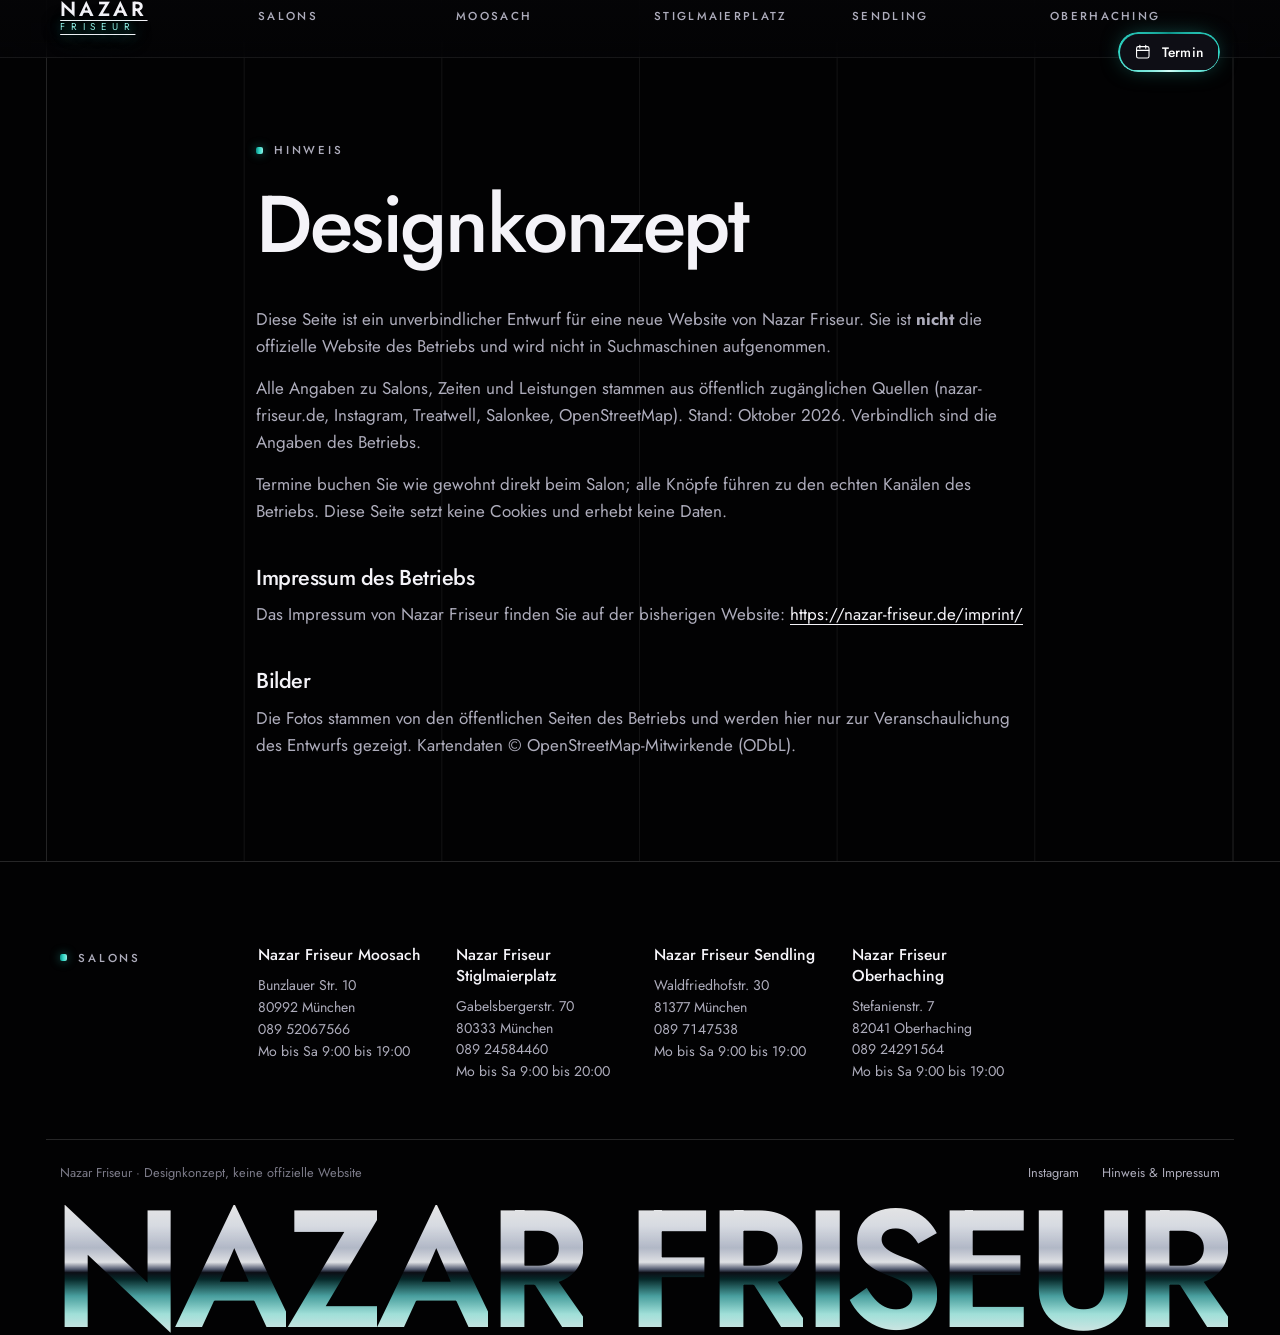
==== hinweis/index.html @ a620aef6 "Designkonzept Nazar Friseur: vier Salons, Glasschrift, Stadtpläne Co-Authored-By: Claude Opus 5.5 <n" ====
<!doctype html>
<html lang="de" class="js-aus">
<head>
<meta charset="utf-8">
<meta name="viewport" content="width=device-width, initial-scale=1, viewport-fit=cover">
<script>(function(d){try{if(matchMedia('(prefers-reduced-motion: reduce)').matches)return;d.dataset.vorhang='zu';var k='kz-vorhang';if(sessionStorage.getItem(k))d.dataset.vorhangArt='kurz';sessionStorage.setItem(k,'1')}catch(e){}})(document.documentElement)</script>
<title>Hinweis | Nazar Friseur</title>
<meta name="description" content="Hinweis zu diesem Designkonzept.">
<meta name="robots" content="noindex, nofollow">
<meta name="theme-color" content="#020303">
<link rel="preload" href="../assets/fonts/jost-latin-wght-normal.woff2" as="font" type="font/woff2" crossorigin>
<link rel="stylesheet" href="../assets/css/site.css?v=d6f933e6">
<script src="../assets/js/site.js?v=7a826af0" defer></script>
</head>
<body>
<div class="vorhang" aria-hidden="true">
  <div class="vorhang-spalten"><i></i><i></i><i></i><i></i><i></i><i></i></div>
  <div class="vorhang-mitte"><span class="wortmarke"><b>NAZAR</b><i>FRISEUR</i></span><span class="vorhang-zahl">000</span></div>
</div>
<a class="sprung" href="#inhalt">Zum Inhalt springen</a>
<div class="raster" aria-hidden="true"></div>
<header class="kopf">
  <div class="huelle kopf-innen">
    <a class="marke" href="../index.html" aria-label="Nazar Friseur, Startseite"><span class="wortmarke"><b>NAZAR</b><i>FRISEUR</i></span></a>
    <nav class="spalten" aria-label="Hauptnavigation"><a href="../index.html#salons">Salons</a><a href="../moosach/">Moosach</a><a href="../stiglmaierplatz/">Stiglmaierplatz</a><a href="../sendling/">Sendling</a><a href="../oberhaching/">Oberhaching</a></nav>
    <div class="kopf-termin"><a class="knopf knopf-klein" href="../index.html#salons"><svg class="ico" viewBox="0 0 24 24" fill="none" stroke="currentColor" stroke-width="1.5" stroke-linecap="round" aria-hidden="true"><rect x="3.5" y="5" width="17" height="15.5" rx="2.5"/><path d="M3.5 10h17M8 3v4M16 3v4"/></svg><span>Termin</span></a></div>
    <button class="kopf-menue" type="button" popovertarget="menue" aria-label="Menü öffnen"><span></span></button>
  </div>
</header>
<div class="menue" id="menue" popover>
  <button class="menue-zu" type="button" popovertarget="menue" popovertargetaction="hide" aria-label="Menü schließen"><svg viewBox="0 0 24 24" fill="none" stroke="currentColor" stroke-width="1.5" stroke-linecap="round" aria-hidden="true"><path d="M6 6l12 12M18 6 6 18"/></svg></button>
  <nav aria-label="Menü"><ul><li><a href="../index.html#salons">Salons<small>01</small></a></li><li><a href="../moosach/">Moosach<small>02</small></a></li><li><a href="../stiglmaierplatz/">Stiglmaierplatz<small>03</small></a></li><li><a href="../sendling/">Sendling<small>04</small></a></li><li><a href="../oberhaching/">Oberhaching<small>05</small></a></li><li><a href="../hinweis/">Hinweis<small>06</small></a></li></ul></nav>
  <div class="knoepfe"><a class="knopf" href="../index.html#salons"><svg class="ico" viewBox="0 0 24 24" fill="none" stroke="currentColor" stroke-width="1.5" stroke-linecap="round" aria-hidden="true"><rect x="3.5" y="5" width="17" height="15.5" rx="2.5"/><path d="M3.5 10h17M8 3v4M16 3v4"/></svg><span>Termin buchen</span></a></div>
</div>
<main id="inhalt" class="recht">
  <div class="huelle recht-innen">
    <p class="etikett">Hinweis</p>
    <h1>Designkonzept</h1>
    <p>Diese Seite ist ein unverbindlicher Entwurf für eine neue Website von Nazar Friseur. Sie ist <b>nicht</b> die offizielle Website des Betriebs und wird nicht in Suchmaschinen aufgenommen.</p>
    <p>Alle Angaben zu Salons, Zeiten und Leistungen stammen aus öffentlich zugänglichen Quellen (nazar-friseur.de, Instagram, Treatwell, Salonkee, OpenStreetMap). Stand: Oktober 2026. Verbindlich sind die Angaben des Betriebs.</p>
    <p>Termine buchen Sie wie gewohnt direkt beim Salon; alle Knöpfe führen zu den echten Kanälen des Betriebs. Diese Seite setzt keine Cookies und erhebt keine Daten.</p>
    <h2>Impressum des Betriebs</h2>
    <p>Das Impressum von Nazar Friseur finden Sie auf der bisherigen Website: <a href="https://nazar-friseur.de/imprint/" rel="noopener">https://nazar-friseur.de/imprint/</a></p>
    <h2>Bilder</h2>
    <p>Die Fotos stammen von den öffentlichen Seiten des Betriebs und werden hier nur zur Veranschaulichung des Entwurfs gezeigt. Kartendaten © OpenStreetMap-Mitwirkende (ODbL).</p>
  </div>
</main>
<footer class="fuss">
  <div class="huelle">
    <ul class="fuss-orte"><li class="fuss-etikett"><span class="etikett">Salons</span></li><li><h3><a href="../moosach/">Nazar Friseur Moosach</a></h3><address>Bunzlauer Str. 10<br>80992 München</address>
<p><a class="tel" href="tel:+498952067566">089 52067566</a><br>Mo bis Sa 9:00 bis 19:00</p></li><li><h3><a href="../stiglmaierplatz/">Nazar Friseur Stiglmaierplatz</a></h3><address>Gabelsbergerstr. 70<br>80333 München</address>
<p><a class="tel" href="tel:+498924584460">089 24584460</a><br>Mo bis Sa 9:00 bis 20:00</p></li><li><h3><a href="../sendling/">Nazar Friseur Sendling</a></h3><address>Waldfriedhofstr. 30<br>81377 München</address>
<p><a class="tel" href="tel:+49897147538">089 7147538</a><br>Mo bis Sa 9:00 bis 19:00</p></li><li><h3><a href="../oberhaching/">Nazar Friseur Oberhaching</a></h3><address>Stefanienstr. 7<br>82041 Oberhaching</address>
<p><a class="tel" href="tel:+498924291564">089 24291564</a><br>Mo bis Sa 9:00 bis 19:00</p></li></ul>
    <div class="fuss-unten">
      <span>Nazar Friseur · Designkonzept, keine offizielle Website</span>
      <ul><li><a href="https://www.instagram.com/nazar_friseur_moosach/" rel="noopener">Instagram</a></li><li><a href="../hinweis/">Hinweis &amp; Impressum</a></li></ul>
    </div>
    <p class="riesen marke-text passend" aria-hidden="true"><span class="w"><span class="b chrom" style="--b:0">N</span><span class="b chrom" style="--b:1">a</span><span class="b chrom" style="--b:2">z</span><span class="b chrom" style="--b:3">a</span><span class="b chrom" style="--b:4">r</span></span> <span class="w"><span class="b chrom" style="--b:5">F</span><span class="b chrom" style="--b:6">r</span><span class="b chrom" style="--b:7">i</span><span class="b chrom" style="--b:8">s</span><span class="b chrom" style="--b:9">e</span><span class="b chrom" style="--b:10">u</span><span class="b chrom" style="--b:11">r</span></span></p>
  </div>
</footer>
</body>
</html>
---- assets/css/site.css ----
/* Nazar Friseur — gemeinsames Stylesheet aller Standorte
   Sprache: Schwarz, Chrom und Neon, Raster aus feinen Linien. */

@font-face {
  font-family: 'Jost';
  src: url('../fonts/jost-latin-wght-normal.woff2') format('woff2-variations');
  font-weight: 300 700; font-style: normal; font-display: swap;
  unicode-range: U+0000-00FF, U+0131, U+0152-0153, U+02BB-02BC, U+02C6, U+02DA, U+02DC, U+0304, U+0308, U+0329, U+2000-206F, U+20AC, U+2122, U+2191, U+2193, U+2212, U+2215, U+FEFF, U+FFFD;
}
@font-face {
  font-family: 'Jost';
  src: url('../fonts/jost-latin-ext-wght-normal.woff2') format('woff2-variations');
  font-weight: 300 700; font-style: normal; font-display: swap;
  unicode-range: U+0100-02BA, U+02BD-02C5, U+02C7-02CC, U+02CE-02D7, U+02DD-02FF, U+0304, U+0308, U+0329, U+1D00-1DBF, U+1E00-1E9F, U+1EF2-1EFF, U+2020, U+20A0-20AB, U+20AD-20C0, U+2113, U+2C60-2C7F, U+A720-A7FF;
}

@property --winkel { syntax: '<angle>'; inherits: false; initial-value: 0deg; }

:root {
  --grund: #020203;
  --grund-2: #0c0c11;
  --grund-3: #14141b;
  --glas: rgb(20 20 28 / .62);
  --text: #f4f3f8;
  --text-2: #aeadbc;
  --text-3: #7c7b89;
  --linie: rgb(255 255 255 / .07);
  --linie-2: rgb(255 255 255 / .14);
  --linie-3: rgb(255 255 255 / .26);

  /* Neon: Blau aus dem Leuchtschild, Violett und Pink als Spiegelung */
  --blau: #2fd6c4;          /* Leuchtschild, gemessen und aufgehellt */
  --blau-hell: #8ff0e6;
  --blau-eis: #d6fffa;
  --blau-tief: #0c8f86;
  --neon: linear-gradient(90deg, var(--blau-tief), var(--blau) 45%, var(--blau-hell));
  --neon-schein: rgb(47 214 196 / .5);
  --offen: #7ef0b0;

  /* Chrom für große Schrift */
  --chrom: linear-gradient(180deg, #ffffff 0%, #eef2fa 16%, #c5ccdc 33%, #f7f9fd 44%, #59627a 49.5%, #0d1018 52%, #072c2d 57%, #51b0af 70%, #b2f8f0 84%, #effffd 100%);
  --chrom-glanz: linear-gradient(100deg, transparent 42%, rgb(255 255 255 / .95) 50%, transparent 58%);

  --schrift: 'Jost', system-ui, -apple-system, 'Segoe UI', Roboto, sans-serif;
  --rand: clamp(16px, 3.6vw, 48px);
  --innen: clamp(12px, 1.1vw, 16px);     /* Abstand der Schrift zur Rasterlinie */
  --luft: clamp(3.5rem, 6.5vw, 6rem);     /* oben und unten in jedem Abschnitt */
  --kopf-luft: clamp(1.8rem, 3.4vw, 3rem); /* zwischen Abschnittskopf und Inhalt */
  --breite: 1360px;
  --kopf: 58px;
  --rund: 22px;

  --kurve: cubic-bezier(.22, .61, .36, 1);
  --kurve-weich: cubic-bezier(.16, 1, .3, 1);
  --t1: .3s; --t2: .5s; --t3: .9s;

  color-scheme: dark;
}


*, *::before, *::after { box-sizing: border-box; }
[hidden] { display: none !important; }

html {
  -webkit-text-size-adjust: 100%; text-size-adjust: 100%;
  scroll-padding-top: calc(var(--kopf) + 16px);
  scrollbar-color: #3a3a48 var(--grund);
  background: var(--grund);
}
@media (prefers-reduced-motion: no-preference) { html { scroll-behavior: smooth; } }

body {
  margin: 0; min-height: 100svh;
  background: var(--grund); color: var(--text);
  font: 400 1.0625rem/1.6 var(--schrift);
  -webkit-font-smoothing: antialiased; -moz-osx-font-smoothing: grayscale;
  overflow-x: clip;
}
img { display: block; max-width: 100%; height: auto; }
a { color: inherit; text-underline-offset: .22em; text-decoration-thickness: 1px; }
button { font: inherit; color: inherit; }
address { font-style: normal; }
h1, h2, h3 { margin: 0; font-weight: 500; line-height: 1; letter-spacing: -.03em; text-wrap: balance; }
p { margin: 0; text-wrap: pretty; }
::selection { background: var(--blau); color: #fff; }
:focus-visible { outline: 1.5px solid var(--blau); outline-offset: 4px; border-radius: 6px; }

.huelle { width: min(100% - 2 * var(--rand), var(--breite)); margin-inline: auto; }
.nur-vorleser { position: absolute !important; width: 1px; height: 1px; padding: 0; margin: -1px; overflow: hidden; clip: rect(0 0 0 0); white-space: nowrap; border: 0; }
.sprung { position: absolute; left: var(--rand); top: -100px; z-index: 300; padding: .7rem 1rem; background: var(--text); color: var(--grund); text-decoration: none; border-radius: 8px; }
.sprung:focus { top: 12px; }

/* ---------- Raster: feine Spaltenlinien über der ganzen Seite ---------- */

.raster {
  position: fixed; inset: 0; z-index: 1; pointer-events: none;
  width: min(100% - 2 * var(--rand), var(--breite)); margin-inline: auto;
  border-inline: 1px solid var(--linie);
  background: linear-gradient(90deg, transparent calc(100% - 1px), var(--linie) 0) 0 0 / calc(100% / 6) 100% repeat-x;
}
@media (max-width: 52rem) { .raster { background-size: calc(100% / 2) 100%; } }
main, .fuss { position: relative; z-index: 2; }

/* ---------- Schrift ---------- */

.chrom {
  background: var(--chrom-glanz) 160% 0 / 260% 100% no-repeat, var(--chrom);
  -webkit-background-clip: text; background-clip: text; color: transparent; -webkit-text-fill-color: transparent;
}
/* Große Chromschrift: feine Kante oben, Schatten unten, blauer Hauch — wie gegossenes Metall */
/* Kein filter und keine Bewegung auf der Chromschrift selbst: Safari zeichnet Verlaufsschrift sonst als Rechtecke */
.riesen { position: relative; isolation: isolate; }
@media (prefers-reduced-motion: no-preference) {
  .js .riesen .chrom { animation: glanz 9s var(--kurve) infinite; animation-delay: calc(var(--b) * 70ms + 1.2s); }
}
@keyframes glanz { 0% { background-position: 160% 0, 0 0; } 22%, 100% { background-position: -60% 0, 0 0; } }
.marke-text { font-weight: 600; text-transform: uppercase; letter-spacing: -.045em; line-height: .78; }
.etikett {
  display: inline-flex; flex-wrap: wrap; align-items: center; gap: .35rem .7rem;
  font-size: .72rem; font-weight: 500; letter-spacing: .24em; text-transform: uppercase; color: var(--text-2);
}
.etikett::before { content: ''; width: 7px; height: 7px; border-radius: 2px; background: var(--neon); box-shadow: 0 0 10px var(--neon-schein); }
.etikett b { color: var(--text); font-weight: 500; }
.titel { font-size: clamp(2.4rem, 1.2rem + 5.4vw, 6.4rem); }
.titel-m { font-size: clamp(2rem, 1.2rem + 3.2vw, 4rem); }
.titel-s { font-size: clamp(1.5rem, 1.1rem + 1.4vw, 2.2rem); letter-spacing: -.02em; }
.leise { color: var(--text-2); }
.einleitung { font-size: clamp(1.05rem, 1rem + .3vw, 1.22rem); color: var(--text-2); max-width: 34rem; }
.neon-text { background: var(--neon); -webkit-background-clip: text; background-clip: text; color: transparent; }

/* ---------- Knöpfe ---------- */

.knopf, .knopf-still {
  --h: 3.2rem;
  position: relative; isolation: isolate;
  display: inline-flex; align-items: center; justify-content: center; gap: .65rem;
  min-height: var(--h); padding: 0 1.4rem; border-radius: 999px;
  font-size: .95rem; font-weight: 500; letter-spacing: .01em; text-decoration: none; white-space: nowrap; cursor: pointer;
  transition: transform var(--t1) var(--kurve), background-color var(--t1) var(--kurve), border-color var(--t1) var(--kurve), color var(--t1) var(--kurve), box-shadow var(--t1) var(--kurve);
}
/* Hauptknopf: dunkles Glas, Neonkante, die einmal herumläuft */
.knopf { background: #0e0e15; color: #fff; border: 0; box-shadow: 0 0 22px -6px var(--neon-schein); }
.knopf::before {
  content: ''; position: absolute; inset: 0; z-index: -1; border-radius: inherit; padding: 1.5px;
  background: conic-gradient(from var(--winkel), var(--blau-tief), var(--blau), var(--blau-eis), var(--blau), var(--blau-tief));
  -webkit-mask: linear-gradient(#000 0 0) content-box, linear-gradient(#000 0 0); -webkit-mask-composite: xor;
  mask: linear-gradient(#000 0 0) content-box exclude, linear-gradient(#000 0 0);
}
@media (prefers-reduced-motion: no-preference) { .knopf::before { animation: kante-laeuft 6s linear infinite; } }
@keyframes kante-laeuft { to { --winkel: 360deg; } }
.knopf-still { background: rgb(255 255 255 / .03); border: 1px solid var(--linie-3); color: var(--text); -webkit-backdrop-filter: blur(8px); backdrop-filter: blur(8px); }
.knopf svg, .knopf-still svg { width: 1.1rem; height: 1.1rem; flex: none; }
.knopf-klein { --h: 2.5rem; padding: 0 1rem; font-size: .86rem; }
@media (hover: hover) and (pointer: fine) {
  .knopf:hover { box-shadow: 0 0 34px -4px var(--neon-schein); transform: translateY(-1px); }
  .knopf-still:hover { border-color: var(--text-2); background: rgb(255 255 255 / .07); }
}
.knopf:active, .knopf-still:active { transform: scale(.98); }
.knoepfe { display: flex; flex-wrap: wrap; gap: .7rem; }
.ico { width: 1em; height: 1em; display: inline-block; vertical-align: -.12em; flex: none; }

/* ---------- Kopf: Navigation in den Spalten des Rasters ---------- */

.kopf {
  position: sticky; top: 0; z-index: 60; height: var(--kopf);
  background: linear-gradient(rgb(5 5 7 / .86), rgb(5 5 7 / .6));
  -webkit-backdrop-filter: blur(16px) saturate(1.3); backdrop-filter: blur(16px) saturate(1.3);
  border-bottom: 1px solid var(--linie);
  transition: transform var(--t2) var(--kurve);
}
.kopf.weg { transform: translateY(-100%); }
.kopf-innen { height: 100%; display: grid; grid-template-columns: repeat(6, minmax(0, 1fr)); align-items: stretch; }
.marke { display: flex; align-items: center; padding-inline: var(--innen); }
.marke img { height: 34px; width: auto; }
.spalten { display: contents; }
.spalten a {
  position: relative; display: flex; align-items: center; padding: 0 var(--innen);
  font-size: .72rem; font-weight: 500; letter-spacing: .2em; text-transform: uppercase; text-decoration: none; color: var(--text-2);
  transition: color var(--t1) var(--kurve);
}
.spalten a::before {     /* Balken wie ein Reiter */
  content: ''; position: absolute; left: calc(var(--innen) - .45rem); right: var(--innen); top: 50%; height: 1.55rem; translate: 0 -50%; z-index: -1;
  border-radius: 3px; background: var(--text); transform: scaleX(0); transform-origin: 0 50%;
  transition: transform var(--t2) var(--kurve-weich);
}
.spalten a[aria-current='page'] { color: #050507; }
.spalten a[aria-current='page']::before { transform: none; }
@media (hover: hover) and (pointer: fine) {
  .spalten a:not([aria-current]):hover { color: var(--text); }
  .spalten a:not([aria-current]):hover::before { transform: scaleX(1); background: rgb(255 255 255 / .08); }
}
.kopf-termin { grid-column: 6; display: flex; align-items: center; justify-content: flex-end; padding-right: var(--innen); }
.kopf-menue { display: none; }
@media (max-width: 52rem) {
  .kopf-innen { display: flex; gap: .6rem; align-items: center; padding-right: var(--innen); }
  .marke { margin-right: auto; }
  .kopf-termin { padding: 0; }
  .marke img { height: 30px; }
  .spalten { display: none; }
  .kopf-menue {
    display: inline-grid; place-items: center; width: 2.6rem; height: 2.6rem; border-radius: 50%;
    border: 1px solid var(--linie-3); background: rgb(255 255 255 / .03); cursor: pointer; padding: 0;
  }
  .kopf-menue span, .kopf-menue span::before { display: block; width: 16px; height: 1.5px; background: currentColor; border-radius: 2px; }
  .kopf-menue span { position: relative; box-shadow: 0 5px 0 currentColor; translate: 0 -2.5px; }
  .kopf-menue span::before { content: none; }
}

/* Menü am Handy (Popover, ohne Skript) */
.menue {
  inset: 0; width: 100%; height: 100%; max-width: none; max-height: none; margin: 0; padding: calc(var(--kopf) + 1.5rem) var(--rand) 2rem;
  border: 0; background: rgb(5 5 7 / .97); color: var(--text);
  -webkit-backdrop-filter: blur(20px); backdrop-filter: blur(20px);
}
.menue { display: none; position: fixed; z-index: 200; }
.menue:popover-open, .menue.offen { display: flex; flex-direction: column; }
.menue ul { list-style: none; margin: 0; padding: 0; border-top: 1px solid var(--linie-2); }
.menue li { border-bottom: 1px solid var(--linie-2); }
.menue a { display: flex; justify-content: space-between; align-items: baseline; padding: 1.1rem 0; text-decoration: none; font-size: 2rem; font-weight: 500; letter-spacing: -.03em; }
.menue a small { font-size: .7rem; letter-spacing: .2em; color: var(--text-3); }
.menue a[aria-current='page'] { color: var(--blau); }
.menue .knoepfe { margin-top: auto; padding-top: 2rem; }
.menue-zu { position: absolute; top: 9px; right: var(--rand); width: 2.6rem; height: 2.6rem; border-radius: 50%; border: 1px solid var(--linie-3); background: none; cursor: pointer; display: grid; place-items: center; }
.menue-zu svg { width: 1.1rem; height: 1.1rem; }
@media (prefers-reduced-motion: no-preference) {
  .menue:popover-open { animation: menue-auf .5s var(--kurve-weich); }
  .menue:popover-open li { animation: hoch .6s var(--kurve-weich) backwards; }
  .menue:popover-open li:nth-child(2) { animation-delay: .05s; } .menue:popover-open li:nth-child(3) { animation-delay: .1s; }
  .menue:popover-open li:nth-child(4) { animation-delay: .15s; } .menue:popover-open li:nth-child(5) { animation-delay: .2s; }
}
@keyframes menue-auf { from { opacity: 0; } }
@keyframes hoch { from { opacity: 0; transform: translateY(18px); } }

/* ---------- Öffnungsstand ---------- */

.stand { display: inline-flex; align-items: center; gap: .55rem; font-size: .85rem; color: var(--text-2); font-variant-numeric: tabular-nums; }
.stand::before { content: ''; width: 7px; height: 7px; border-radius: 50%; flex: none; background: var(--text-3); }
.stand.offen { color: var(--text); }
.stand.offen::before { background: var(--offen); box-shadow: 0 0 0 3px rgb(126 240 176 / .16), 0 0 12px rgb(126 240 176 / .8); }
@media (prefers-reduced-motion: no-preference) { .stand.offen::before { animation: atmen 2.8s ease-in-out infinite; } }
@keyframes atmen { 50% { box-shadow: 0 0 0 6px rgb(126 240 176 / .06), 0 0 18px rgb(126 240 176 / .5); } }

/* ---------- Startseite: Auftakt mit 3D ---------- */

.auftakt {
  position: relative; isolation: isolate; overflow: clip; background: var(--grund);
  height: calc(100svh - var(--kopf)); min-height: 34rem; max-height: 64rem;
  display: grid; grid-template-columns: minmax(0, 1fr); grid-template-rows: auto 1fr auto;
}
.auftakt-3d { position: absolute; inset: 0; z-index: -1; width: 100%; height: 100%; display: block; opacity: 0; transition: opacity 1.2s var(--kurve); }
.auftakt-3d.bereit { opacity: 1; }
.auftakt-poster { position: absolute; inset: 0; z-index: -2; width: 100%; height: 100%; object-fit: cover; }
.auftakt::after {   /* Schleier nach unten, damit der Text steht */
  content: ''; position: absolute; inset: auto 0 0; height: 40%; z-index: -1; pointer-events: none;
  background: linear-gradient(transparent, rgb(3 3 4 / .82) 62%, var(--grund));
}
/* Rasterlinien über dem Bild, wie in der Referenz */
.glas-raster { position: absolute; inset: 0; z-index: 1; pointer-events: none; display: grid; grid-template-columns: repeat(6, minmax(0, 1fr)); border-inline: 1px solid var(--linie); }
.glas-raster i { border-right: 1px solid var(--linie); }
@media (max-width: 52rem) { .glas-raster i { border: 0; } .glas-raster i:nth-child(3) { border-right: 1px solid var(--linie); } }
.riesen .b { display: inline-block; }
.riesen {
  display: block; margin: 0; padding: 0;
  font-size: clamp(3rem, 14.2vw, 19rem); white-space: nowrap; overflow: hidden;
  pointer-events: none; user-select: none;
}
.auftakt-oben { position: relative; z-index: 2; padding-top: clamp(.9rem, 2vw, 1.8rem); }
.auftakt-oben .riesen { text-align: left; margin-left: -.035em; }
.auftakt-unten {
  position: relative; z-index: 2; grid-row: 3;
  display: grid; grid-template-columns: repeat(6, minmax(0, 1fr)); align-items: end;
  padding-bottom: clamp(1.4rem, 3vw, 2.6rem);
}
.auftakt-text { grid-column: 1 / span 3; display: grid; gap: 1.1rem; padding-inline: var(--innen); }
.auftakt-text h1 { font-size: clamp(2rem, 1.2rem + 2.6vw, 3.4rem); letter-spacing: -.035em; }
.auftakt-text h1 span { display: block; color: var(--text-2); font-weight: 400; }
.auftakt-staende { grid-column: 5 / span 2; justify-self: end; display: grid; gap: .45rem; text-align: right; font-size: .82rem; color: var(--text-2); padding-inline: var(--innen); }
.auftakt-staende b { font-size: clamp(2.4rem, 2rem + 2vw, 3.6rem); font-weight: 500; letter-spacing: -.04em; color: var(--text); line-height: 1; font-variant-numeric: tabular-nums; }
.runter { display: inline-flex; align-items: center; gap: .6rem; justify-self: end; font-size: .72rem; letter-spacing: .22em; text-transform: uppercase; color: var(--text-2); text-decoration: none; margin-top: .6rem; }
.runter i { width: 1px; height: 2.6rem; background: linear-gradient(var(--text), transparent); }
@media (prefers-reduced-motion: no-preference) { .runter i { animation: tropfen 2.4s var(--kurve) infinite; transform-origin: 50% 0; } }
@keyframes tropfen { 0% { transform: scaleY(0); } 50% { transform: scaleY(1); } 100% { transform: scaleY(1); opacity: 0; } }
@media (max-width: 52rem) {
  .auftakt { height: auto; min-height: calc(100svh - var(--kopf)); max-height: none; }
  .riesen { white-space: normal; line-height: .8; }
  .riesen .w { display: block; }
  .riesen.passend { white-space: nowrap; }       /* Marke in einem Stück, auf die Breite eingepasst */
  .riesen.passend .w { display: inline; }
  .auftakt::after { height: 58%; background: linear-gradient(transparent, rgb(3 3 4 / .85) 40%, var(--grund) 90%); }
  .auftakt-unten { grid-template-columns: 1fr; gap: 1.5rem; }
  .auftakt-text, .auftakt-staende { grid-column: 1; }
  .auftakt-staende { justify-self: start; text-align: left; grid-template-columns: auto 1fr; align-items: center; column-gap: 1rem; }
  .auftakt-staende b { grid-row: span 2; }
  .runter { display: none; }
}

/* ---------- Abschnitte im Raster ----------
   Regel: Schrift steht immer eine feste Einrückung neben einer Rasterlinie, Flächen (Bilder, Karten) liegen bündig im Raster. */

.abschnitt { position: relative; padding: var(--luft) 0; border-top: 1px solid var(--linie); }
.abschnitt-kopf { display: grid; grid-template-columns: repeat(6, minmax(0, 1fr)); align-items: start; gap: 1rem 0; margin-bottom: var(--kopf-luft); }
.abschnitt-kopf .etikett { grid-column: 1; grid-row: 1; padding: .55rem var(--innen) 0; }
.abschnitt-kopf h2 { grid-column: 2 / -1; padding-inline: var(--innen); }
.abschnitt-kopf p { grid-column: 2 / span 3; padding-inline: var(--innen); color: var(--text-2); max-width: 36rem; }
.abschnitt-kopf:has(.kopf-seite) h2 { grid-column: 2 / span 3; }
.kopf-seite { grid-column: 5 / span 2; grid-row: 1 / span 2; justify-self: end; align-self: end; padding-inline: var(--innen); }
@media (max-width: 52rem) {
  .abschnitt-kopf { grid-template-columns: 1fr; }
  .abschnitt-kopf .etikett, .abschnitt-kopf h2, .abschnitt-kopf p, .abschnitt-kopf:has(.kopf-seite) h2 { grid-column: 1; grid-row: auto; }
  .abschnitt-kopf .etikett { padding-top: 0; }
  .kopf-seite { grid-column: 1; grid-row: auto; justify-self: start; }
}
.abschnitt.anschluss { padding-top: 0; border-top: 0; }
.trenner { position: relative; height: 1px; background: var(--linie-2); }
.trenner::after { content: ''; position: absolute; left: 0; top: -1px; height: 3px; width: 100%; background: var(--neon); transform-origin: 0 50%; box-shadow: 0 0 14px var(--neon-schein); transform: scaleX(.12); }
@media (prefers-reduced-motion: no-preference) {
  .js .trenner::after { transform: scaleX(0); transition: transform 1.6s var(--kurve-weich); }
  .js .trenner.an::after { transform: scaleX(.12); }
}

/* ---------- Salon-Ring: gebogene Karten, die sich hereindrehen ---------- */

.ring-abschnitt { padding: var(--luft) 0; overflow: clip; }
.ring-steuer { display: flex; flex-wrap: wrap; align-items: center; gap: .8rem 1.2rem; }
.ring-steuer .zaehler { font-size: .8rem; letter-spacing: .2em; color: var(--text-2); font-variant-numeric: tabular-nums; margin-left: auto; }
.ring-pfeil {
  width: 3rem; height: 3rem; border-radius: 50%; border: 1px solid var(--linie-3); background: rgb(255 255 255 / .03);
  display: grid; place-items: center; cursor: pointer; transition: border-color var(--t1) var(--kurve), background-color var(--t1) var(--kurve);
}
.ring-pfeil svg { width: 1.1rem; height: 1.1rem; }
@media (hover: hover) and (pointer: fine) { .ring-pfeil:hover { border-color: var(--text); background: rgb(255 255 255 / .08); } }
.ring-auto { position: relative; }
.ring-auto .ico-pause, .ring-auto[aria-pressed='false'] .ico-spiel { display: block; }
.ring-auto .ico-spiel, .ring-auto[aria-pressed='false'] .ico-pause { display: none; }
.ring-auto[aria-pressed='true']::after { content: ''; position: absolute; inset: -3px; border-radius: 50%; border: 1.5px solid transparent; border-top-color: var(--blau); }
@media (prefers-reduced-motion: no-preference) { .ring-auto[aria-pressed='true']::after { animation: drehen 6.5s linear infinite; } }
@keyframes drehen { to { transform: rotate(360deg); } }
.finder-antwort { min-height: 1.5em; font-size: .9rem; color: var(--text-2); }
.finder-antwort b { color: var(--text); font-weight: 500; }

/* Ohne Skript: flache Reihe zum Wischen */
.ring {
  display: flex; gap: 1rem; overflow-x: auto; scroll-snap-type: x mandatory; list-style: none; margin: 0;
  padding: 1rem var(--rand) 1.5rem; scrollbar-width: none;
}
.ring::-webkit-scrollbar { display: none; }
.ring-karte { flex: 0 0 min(84vw, 520px); scroll-snap-align: center; display: grid; gap: 1.2rem; }
.ring-bild { position: relative; display: block; aspect-ratio: 4 / 3; border-radius: var(--rund); overflow: hidden; background: var(--grund-3); }
.ring-bild img { width: 100%; height: 100%; object-fit: cover; }

/* Mit Skript: Bühne in 3D */
.ring-buehne { position: relative; }
.ring-3d .ring-buehne { margin-top: clamp(4rem, 9vw, 7.5rem); }   /* Platz für die Rückseite der Trommel */
.ring-3d .ring { display: block; overflow: visible; padding: 0; height: var(--kh, 600px); position: relative; perspective: 1400px; perspective-origin: 50% 80%; touch-action: pan-y; cursor: grab; user-select: none; -webkit-user-select: none; }
.ring-3d .ring.zieht { cursor: grabbing; }
.ring-3d .ring-welt { position: absolute; left: 50%; top: 0; width: 0; height: var(--kh); -webkit-transform-style: preserve-3d; transform-style: preserve-3d; }
.ring-3d .ring-karte { position: absolute; left: 0; top: 0; width: 0; height: var(--kh); display: block; -webkit-transform-style: preserve-3d; transform-style: preserve-3d; will-change: transform; }
.ring-3d .ring-karte > .ring-info { display: none; }
.ring-3d .ring-bild { position: absolute; inset: 0; width: 0; height: var(--kh); overflow: visible; background: none; border-radius: 0; -webkit-transform-style: preserve-3d; transform-style: preserve-3d; aspect-ratio: auto; }
.ring-3d .ring-bild img { display: none; }
.streifen {
  position: absolute; top: 0; left: calc(var(--sw) / -2); width: var(--sw); height: var(--kh);
  -webkit-backface-visibility: visible; backface-visibility: visible;   /* hinten sieht man die Rückseiten mitdrehen */
  opacity: var(--deck, 1);
  background-image: var(--bild); background-repeat: no-repeat;
  background-size: var(--bgw) var(--bgh);
  background-position: calc(var(--ox) - var(--j) * var(--schritt)) var(--oy);
  transform: rotateY(var(--a)) translateZ(var(--r));   /* außen auf der Trommel: die Mitte wölbt sich nach vorn */
}
.streifen::after {   /* Abdunkeln der seitlichen Karten + Glanz */
  content: ''; position: absolute; inset: 0;
  background: linear-gradient(180deg, rgb(255 255 255 / calc(var(--glanz, 0) * .1)), transparent 35%), rgb(5 5 7 / var(--dunkel, 0));
}
.streifen.erster { border-radius: var(--rund) 0 0 var(--rund); }
.streifen.letzter { border-radius: 0 var(--rund) var(--rund) 0; }
.streifen.erster::after { border-radius: inherit; }
.streifen.letzter::after { border-radius: inherit; }
/* Neonkante am aktiven Spiegel */
.streifen { box-shadow: 0 -1px 0 rgb(255 255 255 / calc(var(--kante, 0) * .9)), 0 1px 0 rgb(255 255 255 / calc(var(--kante, 0) * .5)); }
.ring-karte.aktiv .streifen { box-shadow: 0 -1.5px 0 var(--blau-hell), 0 1.5px 0 var(--blau), 0 -10px 24px -14px var(--blau), 0 10px 26px -14px var(--blau); }
.ring-karte.aktiv .streifen.erster { box-shadow: -1.5px 0 0 var(--blau-hell), 0 -1.5px 0 var(--blau-hell), 0 1.5px 0 var(--blau), -12px 0 26px -12px var(--blau); }
.ring-karte.aktiv .streifen.letzter { box-shadow: 1.5px 0 0 var(--blau-hell), 0 -1.5px 0 var(--blau-hell), 0 1.5px 0 var(--blau), 12px 0 26px -12px var(--blau); }
.ring-licht { position: absolute; left: 0; width: 100%; z-index: 3; pointer-events: none; }
/* Gewählte Karte: der Weg zum Salon leuchtet unten auf */
.ring-3d.vorne .ring-karte.aktiv .streifen { box-shadow: 0 -2px 0 #fff, 0 2px 0 var(--blau-hell), 0 -14px 34px -14px var(--blau), 0 14px 34px -14px var(--blau); }
.ring-3d.vorne .ring-panel [data-salon] { border-color: var(--blau); color: #fff; box-shadow: 0 0 0 1px var(--blau), 0 0 28px -4px var(--neon-schein); }
@media (prefers-reduced-motion: no-preference) { .ring-3d.vorne .ring-panel [data-salon] { animation: salon-ruf 1.6s var(--kurve) infinite; } }
@keyframes salon-ruf { 50% { box-shadow: 0 0 0 1px var(--blau-hell), 0 0 40px 0 var(--neon-schein); } }
.ring-schatten { position: absolute; left: 50%; bottom: -2.4rem; width: min(70vw, 760px); height: 3rem; translate: -50% 0; border-radius: 50%; background: radial-gradient(closest-side, rgb(47 214 196 / .22), transparent); filter: blur(6px); pointer-events: none; }

/* Info zum aktiven Salon */
.ring-panel { display: grid; grid-template-columns: repeat(6, minmax(0, 1fr)); align-items: end; gap: 1.4rem 0; margin-top: clamp(2rem, 4vw, 3rem); min-height: 9.5rem; }
.ring-panel-info, .ring-panel .ring-steuer { padding-inline: var(--innen); }
.ring-info { display: grid; gap: .5rem; }
.ring-panel-info { grid-column: 1 / span 4; min-width: 0; }
.ring-panel .ring-info { grid-template-columns: minmax(0, 1fr) auto; align-items: end; gap: .6rem 2rem; }
.ring-panel .ring-info > :not(.knoepfe) { grid-column: 1; }
.ring-panel .ring-info .knoepfe { grid-column: 2; grid-row: 1 / span 5; align-self: end; }
.ring-panel .ring-steuer { grid-column: 5 / span 2; justify-content: flex-end; }
.ring-lage { font-size: .72rem; letter-spacing: .22em; text-transform: uppercase; color: var(--text-3); }
.ring-lage.naechster { color: var(--offen); }
.ring-info h2 { font-size: clamp(1.9rem, 1.3rem + 2.4vw, 3.4rem); letter-spacing: -.035em; }
.ring-info h2 a { text-decoration: none; }
.ring-info address { color: var(--text-2); font-size: .95rem; }
@media (prefers-reduced-motion: no-preference) {
  .ring-panel .ring-info.neu > * { animation: menue-auf .6s var(--kurve) backwards; }   /* Wechsel nur als Blende */
  .ring-panel .ring-info.neu > :nth-child(2) { animation-delay: .04s; }
  .ring-panel .ring-info.neu > :nth-child(3) { animation-delay: .08s; }
  .ring-panel .ring-info.neu > :nth-child(n+4) { animation-delay: .12s; }
}
@media (max-width: 52rem) {
  .ring-panel { grid-template-columns: 1fr; }
  .ring-panel-info { grid-column: 1; }
  .ring-panel .ring-info { grid-template-columns: 1fr; }
  .ring-panel .ring-info .knoepfe { grid-column: 1; grid-row: auto; margin-top: .6rem; }
  .ring-panel .ring-steuer { grid-column: 1; justify-content: flex-start; }
}
.ring-finder { display: grid; gap: .7rem; justify-items: end; text-align: right; }
@media (max-width: 52rem) { .ring-finder { justify-items: start; text-align: left; } }

/* ---------- Handwerk ---------- */

.haus { display: grid; grid-template-columns: repeat(6, minmax(0, 1fr)); gap: 2.4rem 0; align-items: start; }
.haus-kopf { grid-column: 1 / span 2; display: grid; gap: 1.1rem; padding-inline: var(--innen); }
.haus-kopf h2 { font-size: clamp(2rem, 1.3rem + 2.2vw, 3.2rem); }
.haus-kopf p { color: var(--text-2); }
.haus-liste { grid-column: 3 / span 4; display: grid; grid-template-columns: repeat(4, minmax(0, 1fr)); list-style: none; margin: 0; padding: 0; border-top: 1px solid var(--linie-2); }
.haus-liste li { position: relative; padding: 1.6rem var(--innen) 1.8rem; }
.haus-liste .nr { display: block; font-size: .72rem; letter-spacing: .2em; color: var(--text-3); margin-bottom: 3.4rem; font-variant-numeric: tabular-nums; }
.haus-liste h3 { font-size: 1.5rem; letter-spacing: -.025em; }
.haus-liste p { margin-top: .7rem; font-size: .95rem; color: var(--text-2); }
.haus-liste li::before { content: ''; position: absolute; left: 0; right: 0; top: -1px; height: 1px; background: var(--neon); transform: scaleX(0); transform-origin: 0 50%; transition: transform .8s var(--kurve-weich); }
@media (hover: hover) and (pointer: fine) { .haus-liste li:hover::before { transform: none; } }
@media (max-width: 64rem) {
  .haus-kopf { grid-column: 1 / span 3; }
  .haus-liste { grid-column: 1 / -1; grid-template-columns: repeat(2, minmax(0, 1fr)); }
  .haus-liste li:nth-child(n+3) { border-top: 1px solid var(--linie); }
  .haus-liste .nr { margin-bottom: 1.6rem; }
}
@media (max-width: 52rem) { .haus { grid-template-columns: 1fr; } .haus-kopf { grid-column: 1; } }
@media (max-width: 34rem) {
  .haus-liste { grid-template-columns: 1fr; }
  .haus-liste li + li { border-top: 1px solid var(--linie); }
}

/* ---------- Stimmen: laufendes Band ---------- */

.stimmen-kopf { display: flex; flex-wrap: wrap; align-items: end; justify-content: space-between; gap: 1.5rem; }
.wertung { display: flex; align-items: center; gap: 1rem; }
.wertung-zahl { font-size: clamp(3rem, 2.2rem + 3vw, 5rem); font-weight: 500; line-height: .9; letter-spacing: -.05em; }
.wertung-sterne { display: block; letter-spacing: .14em; font-size: .95rem; }
.wertung-quelle { display: block; font-size: .84rem; color: var(--text-2); }
.band { --dauer: 80s; position: relative; overflow: hidden; margin-top: clamp(2rem, 4vw, 3rem); -webkit-mask: linear-gradient(90deg, transparent, #000 8%, #000 92%, transparent); mask: linear-gradient(90deg, transparent, #000 8%, #000 92%, transparent); }
.stimmen { display: flex; gap: 1rem; width: max-content; list-style: none; margin: 0; padding: 0; }
@media (prefers-reduced-motion: no-preference) {
  .js .band .stimmen { animation: band var(--dauer) linear infinite; }
  .band:hover .stimmen, .band:focus-within .stimmen { animation-play-state: paused; }
}
@media (prefers-reduced-motion: reduce) { .band { overflow-x: auto; } }
@keyframes band { to { transform: translateX(-50%); } }
.stimme {
  width: min(78vw, 22rem); display: flex; flex-direction: column; gap: 1.2rem;
  padding: 1.6rem 1.5rem 1.3rem; border-radius: var(--rund);
  background: linear-gradient(160deg, rgb(255 255 255 / .06), rgb(255 255 255 / .015) 50%); border: 1px solid var(--linie-2);
}
.stimme blockquote { margin: 0; font-size: 1.04rem; line-height: 1.55; }
.stimme footer { margin-top: auto; font-size: .78rem; color: var(--text-3); display: flex; justify-content: space-between; gap: 1rem; border-top: 1px solid var(--linie); padding-top: .9rem; }
.sterne { background: var(--neon); -webkit-background-clip: text; background-clip: text; color: transparent; letter-spacing: .1em; }

/* ---------- Instagram ---------- */

.insta { display: grid; grid-template-columns: repeat(6, minmax(0, 1fr)); gap: 2rem 0; align-items: center; }
.insta-text { grid-column: 1 / span 3; display: grid; gap: 1.2rem; padding-inline: var(--innen) 2rem; }
.insta-griff { font-size: clamp(1.7rem, 1rem + 2.8vw, 3.4rem); letter-spacing: -.04em; overflow-wrap: anywhere; line-height: 1.02; font-weight: 500; }
.insta-griff a { text-decoration: none; }
.insta-kacheln { grid-column: 4 / span 3; display: grid; grid-template-columns: repeat(3, minmax(0, 1fr)); gap: .6rem; }
.insta-kacheln a { position: relative; display: block; overflow: hidden; border-radius: 14px; aspect-ratio: 3 / 4; }
.insta-kacheln a:nth-child(2) { transform: translateY(2rem); }
.insta-kacheln img { width: 100%; height: 100%; object-fit: cover; transition: transform 1.2s var(--kurve), filter var(--t2) var(--kurve); filter: saturate(.85); }
.insta-kacheln a::after { content: ''; position: absolute; inset: 0; border-radius: inherit; box-shadow: inset 0 0 0 1px rgb(255 255 255 / .1); }
@media (hover: hover) and (pointer: fine) { .insta-kacheln a:hover img { transform: scale(1.05); filter: none; } }
@media (max-width: 52rem) { .insta { grid-template-columns: 1fr; } .insta-text, .insta-kacheln { grid-column: 1; } .insta-text { padding-inline: var(--innen); } .insta-kacheln a:nth-child(2) { transform: translateY(1rem); } }

/* ---------- Aufruf (Bewerbung, Instagram MIRA) ---------- */

.ruf {
  position: relative; isolation: isolate; overflow: hidden;
  display: grid; grid-template-columns: minmax(0, 1fr) auto; gap: 1.5rem 3rem; align-items: center;
  padding: clamp(1.6rem, 3.4vw, 2.8rem) clamp(var(--innen), 3vw, 2.8rem); border-radius: 6px; border: 1px solid var(--linie-2);
  background: var(--grund-2);
}
.ruf h2 { font-size: clamp(1.6rem, 1.1rem + 2vw, 2.8rem); }
.ruf p { margin-top: .7rem; color: var(--text-2); max-width: 38rem; }
@media (max-width: 44rem) { .ruf { grid-template-columns: 1fr; } }

/* ---------- Standortseite: Glasschrift über die ganze Fläche, unten die Leiste zum Handeln ---------- */

.ort-auftakt { position: relative; }
.glas-buehne { position: relative; isolation: isolate; overflow: hidden; background: var(--grund); height: calc(100svh - var(--kopf) - 3.2rem); min-height: 32rem; max-height: 60rem; }
.glas-poster, .glas-poster img { position: absolute; inset: 0; width: 100%; height: 100%; object-fit: cover; }
.glas-3d { position: absolute; inset: 0; width: 100%; height: 100%; display: block; opacity: 0; transition: opacity 1s var(--kurve); }
.glas-3d.bereit { opacity: 1; }
.glas-an .glas-poster { opacity: 0; transition: opacity .6s var(--kurve) .4s; }
.glas-buehne::after { content: ''; position: absolute; inset: auto 0 0; height: 40%; z-index: 1; pointer-events: none; background: linear-gradient(transparent, rgb(2 2 3 / .82) 48%, var(--grund)); }
.ort-oben, .ort-unten { position: absolute; left: 0; right: 0; z-index: 2; display: grid; grid-template-columns: repeat(6, minmax(0, 1fr)); }
.ort-oben { top: 0; padding-top: 1.1rem; }
.ort-oben .etikett { grid-column: 1 / span 3; padding-inline: var(--innen); white-space: nowrap; }
.ort-oben .ort-zurueck { grid-column: 6; justify-self: end; }
.ort-oben a { color: var(--text-2); text-decoration: none; }
@media (hover: hover) and (pointer: fine) { .ort-oben a:hover { color: var(--text); } }
.ort-unten { bottom: 0; align-items: end; padding-bottom: clamp(1.2rem, 2.6vw, 2.2rem); }
.ort-text { grid-column: 1 / span 3; display: grid; gap: .7rem; padding-inline: var(--innen); }
.ort-text h1 { font-size: clamp(1.7rem, 1.1rem + 1.9vw, 2.8rem); letter-spacing: -.03em; font-weight: 500; }
.ort-fakten { display: flex; flex-wrap: wrap; align-items: center; gap: .5rem 1.3rem; }
.ort-wertung { display: inline-flex; align-items: center; gap: .45rem; font-size: .88rem; color: var(--text-2); text-decoration: none; }
.ort-wertung b { color: var(--text); font-weight: 500; }
.ort-wertung .ico { color: var(--blau); }
.ort-unten .knoepfe { grid-column: 4 / span 3; justify-content: flex-end; padding-inline: var(--innen); }
@media (max-width: 52rem) {
  .glas-buehne { height: calc(100svh - var(--kopf) - 3.2rem); min-height: 34rem; max-height: none; }
  .glas-buehne::after { height: 48%; }
  .ort-oben .etikett { grid-column: 1 / -1; }
  .ort-oben .ort-zurueck { display: none; }
  .ort-unten { grid-template-columns: 1fr; gap: 1.1rem; }
  .ort-text, .ort-unten .knoepfe { grid-column: 1; }
  .ort-unten .knoepfe { justify-content: flex-start; }
  .ort-unten .knoepfe > * { flex: 1 1 auto; }
}

/* Ladenfront: gerade, ganz, mit den Eckdaten in der Spalte daneben */
.ladenfront-raster.panorama .front-bild { grid-column: 1 / -1; }
.ladenfront-raster.panorama .front-bild img { aspect-ratio: auto; height: auto; }
.ladenfront-raster.panorama .front-daten { grid-column: 1 / -1; grid-template-columns: repeat(4, minmax(0, 1fr)); margin-top: 1rem; }
.ladenfront-raster.panorama .front-daten div:nth-child(n+2) { border-left: 1px solid var(--linie); }
.ladenfront { padding: var(--luft) 0; }
.ladenfront-raster { display: grid; grid-template-columns: repeat(6, minmax(0, 1fr)); align-items: stretch; }
.front-bild { grid-column: 1 / span 4; margin: 0; overflow: hidden; border-radius: 6px; background: var(--grund-3); box-shadow: 0 0 0 1px rgb(255 255 255 / .08); }
.front-bild img { width: 100%; aspect-ratio: 4 / 3; object-fit: cover; }
.front-daten { grid-column: 5 / span 2; margin: 0; display: grid; align-content: end; }
.front-daten div { padding: 1.1rem var(--innen) 1.2rem; border-top: 1px solid var(--linie-2); }
.front-daten dt { font-size: .7rem; letter-spacing: .22em; text-transform: uppercase; color: var(--text-3); }
.front-daten dd { margin: .45rem 0 0; font-size: clamp(1.02rem, .95rem + .3vw, 1.2rem); line-height: 1.4; }
.front-daten a { text-decoration: none; font-variant-numeric: tabular-nums; }
@media (max-width: 52rem) {
  .ladenfront-raster { grid-template-columns: repeat(2, minmax(0, 1fr)); }
  .front-bild { grid-column: 1 / -1; }
  .front-daten { grid-column: 1 / -1; grid-template-columns: repeat(2, minmax(0, 1fr)); margin-top: .8rem; }
}

/* Kapitelleiste: klebt unter dem Kopf, zeigt wo man ist */
.kapitel-halter { position: sticky; top: var(--kopf); z-index: 50; background: rgb(5 5 7 / .86); -webkit-backdrop-filter: blur(14px); backdrop-filter: blur(14px); border-block: 1px solid var(--linie); transition: top var(--t2) var(--kurve); }
html.kopf-weg .kapitel-halter { top: 0; }
.kapitel { display: flex; align-items: center; gap: .3rem; height: 3.2rem; padding-inline: max(0px, calc(var(--innen) - .85rem)) var(--innen); overflow-x: auto; scrollbar-width: none; }
.kapitel::-webkit-scrollbar { display: none; }
.kapitel a { flex: none; display: inline-flex; align-items: center; gap: .5rem; height: 2.2rem; padding: 0 .85rem; border-radius: 999px; font-size: .8rem; letter-spacing: .04em; text-decoration: none; color: var(--text-2); transition: color var(--t1) var(--kurve), background-color var(--t1) var(--kurve); }
.kapitel a small { font-size: .66rem; color: var(--text-3); letter-spacing: .1em; font-variant-numeric: tabular-nums; }
.kapitel a.an { color: var(--text); background: rgb(47 214 196 / .16); box-shadow: inset 0 0 0 1px rgb(47 214 196 / .45); }
.kapitel a.an small { color: var(--blau-hell); }
@media (hover: hover) and (pointer: fine) { .kapitel a:not(.an):hover { color: var(--text); background: rgb(255 255 255 / .05); } }
.kapitel .kapitel-termin { margin-left: auto; color: #fff; }
@media (max-width: 52rem) { .kapitel .kapitel-termin { display: none; } }

/* ---------- Übersicht: alle Salons auf einen Blick ---------- */

.uebersicht { list-style: none; margin: 0; padding: 0; border-top: 1px solid var(--linie-2); }
.uebersicht li { position: relative; display: grid; grid-template-columns: repeat(6, minmax(0, 1fr)); align-items: center; gap: .6rem 0; padding: 1.25rem 0; border-bottom: 1px solid var(--linie-2); }
.uebersicht li::before { content: ''; position: absolute; left: 0; bottom: -1px; height: 1px; width: 100%; background: var(--neon); transform: scaleX(0); transform-origin: 0 50%; transition: transform .8s var(--kurve-weich); box-shadow: 0 0 12px var(--neon-schein); }
@media (hover: hover) and (pointer: fine) { .uebersicht li:hover::before { transform: none; } }
.ue-name { grid-column: 1 / span 2; display: flex; align-items: baseline; gap: 1rem; padding-right: 1rem; }
.ue-name .nr { font-size: .7rem; letter-spacing: .14em; color: var(--text-3); font-variant-numeric: tabular-nums; }
.ue-name a { font-size: clamp(1.15rem, 1rem + .6vw, 1.5rem); font-weight: 500; letter-spacing: -.02em; text-decoration: none; }
.ue-name small { display: block; font-size: .7rem; letter-spacing: .2em; text-transform: uppercase; color: var(--text-3); margin-top: .3rem; }
.ue-adresse { grid-column: 3; font-size: .9rem; color: var(--text-2); padding-right: 1rem; }
.ue-stand { grid-column: 4; }
.ue-tel { grid-column: 5; font-size: .92rem; font-variant-numeric: tabular-nums; }
.ue-tel a { text-decoration: none; color: var(--text); }
.ue-tun { grid-column: 6; justify-self: end; }
@media (max-width: 64rem) {
  .uebersicht li { grid-template-columns: minmax(0, 1fr) auto; padding: 1.1rem 0; }
  .ue-name { grid-column: 1; }
  .ue-tun { grid-column: 2; grid-row: 1 / span 3; align-self: center; }
  .ue-adresse, .ue-stand, .ue-tel { grid-column: 1; padding-left: 2.2rem; }
}
@media (max-width: 30rem) { .ue-tun .knopf { padding: 0 .9rem; } .ue-tun .knopf span { display: none; } }

/* ---------- Preisliste: Sprungleiste + Akkordeon ---------- */

.preise { display: grid; grid-template-columns: repeat(6, minmax(0, 1fr)); align-items: start; }
.preise-seite { grid-column: 1 / span 2; position: sticky; top: calc(var(--kopf) + 4.5rem); display: grid; gap: 1.4rem; padding-right: 2.5rem; }
.preise-seite .klein { font-size: .82rem; color: var(--text-3); }
.preis-nav { display: grid; gap: .35rem; }
.preis-nav a { display: flex; justify-content: space-between; align-items: baseline; gap: 1rem; padding: .7rem .95rem; border-radius: 12px; text-decoration: none; color: var(--text-2); border: 1px solid transparent; transition: color var(--t1) var(--kurve), background-color var(--t1) var(--kurve), border-color var(--t1) var(--kurve); }
.preis-nav a small { font-size: .78rem; color: var(--text-3); font-variant-numeric: tabular-nums; }
.preis-nav a.an { color: var(--text); background: rgb(47 214 196 / .12); border-color: rgb(47 214 196 / .4); }
.preis-nav a.an small { color: var(--blau-hell); }
@media (hover: hover) and (pointer: fine) { .preis-nav a:not(.an):hover { color: var(--text); background: rgb(255 255 255 / .04); } }
.gruppen { grid-column: 3 / span 4; display: grid; gap: .6rem; }
.gruppe { border-radius: 18px; overflow: hidden; }
.gruppe summary { display: grid; grid-template-columns: minmax(0, 1fr) auto auto; align-items: center; gap: 1.2rem; padding: 1.15rem 1.35rem; cursor: pointer; list-style: none; }
.gruppe summary::-webkit-details-marker { display: none; }
.g-titel { font-size: clamp(1.2rem, 1rem + .7vw, 1.55rem); font-weight: 500; letter-spacing: -.02em; }
.g-info { font-size: .8rem; color: var(--text-3); white-space: nowrap; font-variant-numeric: tabular-nums; }
.g-pfeil { position: relative; width: 2rem; height: 2rem; border-radius: 50%; border: 1px solid var(--linie-3); transition: transform var(--t2) var(--kurve-weich), border-color var(--t1) var(--kurve), background-color var(--t1) var(--kurve); }
.g-pfeil::before, .g-pfeil::after { content: ''; position: absolute; left: 50%; top: 50%; width: .7rem; height: 1.5px; background: currentColor; border-radius: 2px; translate: -50% -50%; }
.g-pfeil::after { rotate: 90deg; transition: rotate var(--t2) var(--kurve-weich); }
.gruppe[open] .g-pfeil { background: var(--blau); border-color: var(--blau); box-shadow: 0 0 16px -2px var(--neon-schein); }
.gruppe[open] .g-pfeil::after { rotate: 0deg; }
.gruppe[open] .g-info { color: var(--blau-hell); }
.g-inhalt { padding: 0 1.35rem 1.2rem; }
.zeilen { list-style: none; margin: 0; padding: 0; border-top: 1px solid var(--linie-2); }
.zeile { display: grid; grid-template-columns: minmax(0, 1fr) auto; column-gap: 1.25rem; align-items: baseline; padding: .62rem 0; border-bottom: 1px solid var(--linie); font-size: .97rem; }
.zeile:last-child { border-bottom: 0; }
.zeile-name small { display: block; font-size: .78rem; color: var(--text-3); margin-top: .05rem; }
.zeile-preis { font-variant-numeric: tabular-nums lining-nums; white-space: nowrap; text-align: right; font-weight: 500; }
.zeile-preis.anfrage { font-weight: 400; color: var(--text-2); font-size: .88rem; }
.g-buchen { display: inline-flex; align-items: center; gap: .5rem; margin-top: .9rem; font-size: .88rem; font-weight: 500; text-decoration: none; color: var(--blau-hell); }
.g-buchen svg { width: 1rem; height: 1rem; }
@media (hover: hover) and (pointer: fine) { .gruppe summary:hover .g-pfeil { border-color: var(--text); } .g-buchen:hover { color: #fff; } }
@media (prefers-reduced-motion: no-preference) { .gruppe[open] .g-inhalt { animation: hoch .5s var(--kurve-weich); } }
@media (max-width: 52rem) {
  .preise { grid-template-columns: 1fr; }
  .preise-seite { grid-column: 1; position: static; padding: 0; gap: 1rem; margin-bottom: 1rem; }
  .preis-nav { display: flex; overflow-x: auto; scrollbar-width: none; margin-inline: calc(-1 * var(--rand)); padding-inline: var(--rand); gap: .45rem; }
  .preis-nav::-webkit-scrollbar { display: none; }
  .preis-nav a { flex: none; padding: .55rem .9rem; border-color: var(--linie-2); border-radius: 999px; gap: .6rem; }
  .gruppen { grid-column: 1; }
  .gruppe summary { padding: 1rem 1.1rem; gap: .8rem; }
  .g-inhalt { padding: 0 1.1rem 1.1rem; }
  .g-info { display: none; }
}

/* ---------- Fan Card: Hologramm, das dem Finger folgt ---------- */

.fan { display: grid; grid-template-columns: repeat(6, minmax(0, 1fr)); gap: 2.5rem 0; align-items: center; }
.fan-text { grid-column: 1 / span 3; display: grid; gap: 1rem; padding-inline: var(--innen) 2rem; }
.fan-text p { color: var(--text-2); max-width: 30rem; }
.fan-buehne { grid-column: 4 / span 3; perspective: 1000px; display: grid; place-items: center; }
.karte-fan {
  --mx: 50%; --my: 50%; --rx: 0deg; --ry: 0deg;
  position: relative; aspect-ratio: 85.6 / 54; width: min(100%, 31rem);
  border-radius: 20px; padding: clamp(1.1rem, 3.4vw, 1.8rem);
  display: grid; grid-template-rows: auto 1fr auto;
  background: linear-gradient(135deg, #1a1a24, #07070b 70%);
  border: 1px solid rgb(255 255 255 / .14);
  box-shadow: 0 40px 70px -30px rgb(0 0 0 / .9), 0 0 60px -20px var(--neon-schein);
  transform: rotateX(var(--rx)) rotateY(var(--ry)) rotate(-4deg);
  transition: transform .6s var(--kurve-weich);
  overflow: hidden; isolation: isolate;
}
.karte-fan::before {   /* Holo-Folie */
  content: ''; position: absolute; inset: 0; z-index: -1; mix-blend-mode: color-dodge; opacity: .55;
  background:
    radial-gradient(circle at var(--mx) var(--my), rgb(255 255 255 / .35), transparent 38%),
    repeating-linear-gradient(115deg, #0c8f86 0%, #2fd6c4 7%, #d6fffa 12%, #8ff0e6 18%, #0c8f86 28%);
  background-size: 100% 100%, 300% 300%;
  background-position: center, calc(var(--mx) * 1.2) calc(var(--my) * 1.2);
  -webkit-mask: radial-gradient(130% 100% at var(--mx) var(--my), #000, transparent 70%);
  mask: radial-gradient(130% 100% at var(--mx) var(--my), #000, transparent 70%);
}
.karte-kopf { display: flex; justify-content: space-between; align-items: start; }
.karte-kopf img { height: clamp(26px, 6vw, 38px); width: auto; }
.karte-kopf span { font-size: .62rem; letter-spacing: .26em; text-transform: uppercase; color: var(--text-2); }
.loecher { align-self: center; display: grid; grid-template-columns: repeat(8, minmax(0, 1fr)); gap: clamp(.3rem, 1.4vw, .65rem); list-style: none; margin: 0; padding: 0; }
.loch { position: relative; aspect-ratio: 1; border-radius: 50%; border: 1px dashed rgb(255 255 255 / .3); display: grid; place-items: center; font-size: clamp(.55rem, 1.6vw, .7rem); color: var(--text-3); font-variant-numeric: tabular-nums; }
.loch::after { content: ''; position: absolute; inset: 14%; border-radius: 50%; background: radial-gradient(circle at 40% 35%, #08080c, #000); box-shadow: inset 0 1px 2px rgb(0 0 0 / .9), 0 1px 0 rgb(255 255 255 / .1); }
.loch:last-child { border: 0; }
.loch:last-child::after { inset: 0; background: var(--neon); box-shadow: 0 0 16px var(--neon-schein); }
.loch:last-child b { position: relative; z-index: 1; color: #fff; font-weight: 600; font-size: clamp(.5rem, 1.6vw, .66rem); letter-spacing: -.02em; }
.karte-fuss { display: flex; justify-content: space-between; align-items: end; font-size: .68rem; letter-spacing: .16em; text-transform: uppercase; color: var(--text-3); }
.karte-fuss b { font-size: 1.05rem; letter-spacing: -.01em; text-transform: none; color: var(--text); font-weight: 500; }
@media (prefers-reduced-motion: no-preference) {
  .js .karte-fan.wartet .loch::after { transform: scale(0); opacity: 0; }
  .js .karte-fan.wartet.da .loch::after { transform: none; opacity: 1; transition: transform .35s var(--kurve-weich) calc(var(--i) * 160ms), opacity .2s linear calc(var(--i) * 160ms); }
  .js .karte-fan.wartet .loch:last-child b { opacity: 0; }
  .js .karte-fan.wartet.da .loch:last-child b { opacity: 1; transition: opacity .4s var(--kurve) 1.5s; }
}
@media (max-width: 52rem) { .fan { grid-template-columns: 1fr; } .fan-text, .fan-buehne { grid-column: 1; } .fan-text { padding-inline: var(--innen); } .fan-buehne { order: -1; } }

/* ---------- Galerie ---------- */

.galerie { display: grid; gap: 3px; grid-template-columns: repeat(3, minmax(0, 1fr)); border-radius: 6px; overflow: hidden; }
.galerie button { position: relative; padding: 0; border: 0; background: var(--grund-3); cursor: zoom-in; overflow: hidden; border-radius: 0; aspect-ratio: 3 / 2; }
.galerie button::after { content: ''; position: absolute; inset: 0; border-radius: inherit; box-shadow: inset 0 0 0 1px rgb(255 255 255 / .1), inset 0 1px 0 rgb(255 255 255 / .16); pointer-events: none; }
.galerie img { width: 100%; height: 100%; object-fit: cover; transition: transform 1.4s var(--kurve-weich); }
.galerie[data-anzahl='1'] { grid-template-columns: 1fr; }
.galerie[data-anzahl='1'] button { aspect-ratio: 21 / 10; }
/* Fünf: ein großes Bild links, vier kleine im Quadrat rechts */
.galerie[data-anzahl='5'] { grid-template-columns: repeat(4, minmax(0, 1fr)); }
.galerie[data-anzahl='5'] button:first-child { grid-column: span 2; grid-row: span 2; aspect-ratio: auto; }
@media (hover: hover) and (pointer: fine) { .galerie button:hover img { transform: scale(1.035); } }
@media (max-width: 40rem) {
  .galerie, .galerie[data-anzahl='5'] { grid-template-columns: repeat(2, minmax(0, 1fr)); gap: 3px; }
  .galerie[data-anzahl='3'] button:first-child, .galerie[data-anzahl='5'] button:first-child { grid-column: span 2; grid-row: auto; aspect-ratio: 3 / 2; }
  .galerie[data-anzahl='1'] button { aspect-ratio: 3 / 2; }
}

.gross { width: min(100vw - 2 * var(--rand), 1200px); max-width: none; max-height: 92svh; padding: 0; border: 0; overflow: visible; background: transparent; color: var(--text); }
.gross::backdrop { background: rgb(3 3 5 / .92); -webkit-backdrop-filter: blur(8px); backdrop-filter: blur(8px); }
.gross img { width: 100%; max-height: 82svh; object-fit: contain; border-radius: 14px; }
.gross figcaption { margin-top: .8rem; font-size: .88rem; color: var(--text-2); text-align: center; }
.gross-knopf { position: absolute; top: 50%; width: 3rem; height: 3rem; margin-top: -1.5rem; border-radius: 50%; border: 1px solid var(--linie-3); background: rgb(5 5 7 / .7); color: var(--text); cursor: pointer; display: grid; place-items: center; }
.gross-knopf svg, .gross-zu svg { width: 1.1rem; height: 1.1rem; }
.gross-zurueck { left: -1.5rem; } .gross-vor { right: -1.5rem; }
.gross-zu { position: absolute; top: -3.4rem; right: 0; width: 2.8rem; height: 2.8rem; border-radius: 50%; border: 1px solid var(--linie-3); background: transparent; color: var(--text); cursor: pointer; display: grid; place-items: center; }
@media (max-width: 40rem) { .gross-zurueck { left: .4rem; } .gross-vor { right: .4rem; } }
@media (prefers-reduced-motion: no-preference) {
  .gross[open] { animation: gross-auf .5s var(--kurve-weich); }
  .gross[open]::backdrop { animation: menue-auf .4s var(--kurve); }
}
@keyframes gross-auf { from { opacity: 0; transform: scale(.96); } }

/* ---------- Anfahrt, Zeiten, Etage ---------- */

.anfahrt { display: grid; grid-template-columns: repeat(6, minmax(0, 1fr)); gap: 2.5rem 0; align-items: start; }
.anfahrt-text { grid-column: 1 / span 3; padding-inline: var(--innen) 2.5rem; }
.anfahrt address { font-size: clamp(1.2rem, 1rem + .8vw, 1.6rem); line-height: 1.35; letter-spacing: -.015em; }
.anfahrt-hinweis { margin-top: 1.2rem; font-size: .92rem; color: var(--text-2); display: grid; gap: .3rem; }
.anfahrt .knoepfe { margin-top: 1.8rem; }
.karte-hier { grid-column: 4 / span 3; position: relative; aspect-ratio: 1; border-radius: var(--rund); overflow: hidden; border: 1px solid var(--linie-2); background: var(--grund-2); display: grid; place-items: center; text-align: center; }
.karte-hier iframe { position: absolute; inset: 0; width: 100%; height: 100%; border: 0; filter: grayscale(1) invert(.92) contrast(.9) hue-rotate(200deg); }
.karte-hier-innen { position: relative; z-index: 1; display: grid; gap: 1rem; justify-items: center; padding: 1.5rem; max-width: 26rem; }
.karte-hier-innen p { font-size: .84rem; color: var(--text-2); }
.karte-raster { position: absolute; inset: 0; opacity: .6;
  background:
    radial-gradient(circle at 50% 46%, rgb(47 214 196 / .3), transparent 24%),
    repeating-linear-gradient(28deg, transparent 0 46px, var(--linie-2) 46px 47px),
    repeating-linear-gradient(118deg, transparent 0 62px, var(--linie) 62px 63px);
  -webkit-mask: radial-gradient(circle at 50% 50%, #000, transparent 75%); mask: radial-gradient(circle at 50% 50%, #000, transparent 75%); }
.karte-nadel { width: 14px; height: 14px; border-radius: 50%; background: var(--blau); box-shadow: 0 0 0 7px rgb(47 214 196 / .2), 0 0 26px var(--blau); }
.zeiten { width: 100%; border-collapse: collapse; margin-top: 2.2rem; font-variant-numeric: tabular-nums; }
.zeiten th, .zeiten td { padding: .65rem 0; border-bottom: 1px solid var(--linie-2); text-align: left; font-weight: 400; }
.zeiten td { text-align: right; color: var(--text-2); }
.zeiten tr.heute th, .zeiten tr.heute td { color: var(--text); font-weight: 500; }
.zeiten tr.heute th::after { content: ' · heute'; font-weight: 400; color: var(--blau); font-size: .85em; }
.zeiten-hinweis { margin-top: .8rem; font-size: .8rem; color: var(--text-3); }
.etage { display: grid; grid-template-columns: auto minmax(0, 1fr); gap: 1.2rem 1.4rem; align-items: center; padding: 1.2rem 1.3rem; border-radius: 18px; border: 1px solid var(--linie-2); background: var(--grund-2); margin-top: 2rem; }
.etage-anzeige { display: grid; gap: .35rem; }
.etage-anzeige span { display: grid; place-items: center; width: 3rem; height: 2.2rem; border-radius: 8px; border: 1px solid var(--linie-3); font-size: .78rem; font-weight: 500; letter-spacing: .1em; color: var(--text-3); }
.etage-anzeige span.hier { color: #fff; border-color: transparent; background: var(--neon); box-shadow: 0 0 16px var(--neon-schein); }
.etage-text { display: grid; gap: .5rem; font-size: .93rem; }
.etage-text p { color: var(--text-2); }
.etage-text b { color: var(--text); font-weight: 500; }
@media (max-width: 52rem) { .anfahrt { grid-template-columns: 1fr; } .anfahrt-text, .karte-hier { grid-column: 1; } .anfahrt-text { padding-inline: var(--innen); } .karte-hier { aspect-ratio: 4 / 3; } }

.bald { display: grid; grid-template-columns: auto minmax(0, 1fr); gap: 1.2rem; align-items: start; padding: 1.5rem; border-radius: var(--rund); border: 1px dashed var(--linie-3); background: var(--grund-2); }
.bald-zeichen { width: 2.6rem; height: 2.6rem; border-radius: 50%; display: grid; place-items: center; background: var(--neon); color: #fff; box-shadow: 0 0 18px var(--neon-schein); }
.bald h3 { font-size: 1.3rem; letter-spacing: -.02em; }
.bald p { margin-top: .4rem; color: var(--text-2); font-size: .95rem; }

/* ---------- Aktionsleiste am Handy ---------- */

.aktion { display: none; }
@media (max-width: 52rem) {
  .aktion {
    position: fixed; left: 10px; right: 10px; bottom: calc(10px + env(safe-area-inset-bottom)); z-index: 70;
    display: grid; grid-template-columns: repeat(var(--n, 3), minmax(0, 1fr));
    border-radius: 20px; overflow: hidden; background: rgb(14 14 21 / .9);
    -webkit-backdrop-filter: blur(18px) saturate(1.4); backdrop-filter: blur(18px) saturate(1.4);
    border: 1px solid var(--linie-2); box-shadow: 0 18px 40px -16px rgb(0 0 0 / .9);
    transition: transform var(--t2) var(--kurve), opacity var(--t2) var(--kurve);
  }
  .aktion a { display: flex; flex-direction: column; align-items: center; justify-content: center; gap: .25rem; min-height: 3.8rem; text-decoration: none; font-size: .74rem; font-weight: 500; color: var(--text-2); }
  .aktion a + a { border-left: 1px solid var(--linie); }
  .aktion a svg { width: 1.2rem; height: 1.2rem; }
  .aktion a.haupt { color: #fff; position: relative; }
  .aktion a.haupt::before { content: ''; position: absolute; left: 18%; right: 18%; top: 0; height: 2px; background: var(--neon); box-shadow: 0 0 12px var(--neon-schein); border-radius: 2px; }
  .aktion.versteckt { transform: translateY(140%); opacity: 0; pointer-events: none; }
  body:has(.aktion) .fuss { padding-bottom: calc(6rem + env(safe-area-inset-bottom)); }
}

/* ---------- Fuß mit großer Marke ---------- */

.fuss { padding: var(--luft) 0 0; border-top: 1px solid var(--linie-2); background: var(--grund); overflow: clip; }
.fuss-orte { display: grid; grid-template-columns: repeat(6, minmax(0, 1fr)); gap: 2rem 0; list-style: none; padding: 0; margin: 0; font-size: .88rem; }
.fuss-orte li { padding-inline: var(--innen); }
.fuss-orte h3 { font-size: .98rem; font-weight: 500; letter-spacing: 0; margin-bottom: .6rem; line-height: 1.3; }
.fuss-orte h3 a { text-decoration: none; }
.fuss-orte address, .fuss-orte p { color: var(--text-2); line-height: 1.55; }
.fuss-orte a.tel { color: var(--text-2); text-decoration: none; font-variant-numeric: tabular-nums; }
.fuss-etikett { grid-column: 1; grid-row: 1; }
@media (hover: hover) and (pointer: fine) { .fuss-orte a.tel:hover, .fuss-orte h3 a:hover { color: var(--text); } }
.fuss-unten { display: flex; flex-wrap: wrap; justify-content: space-between; gap: 1rem 2rem; margin-top: 3.5rem; padding: 1.4rem var(--innen); border-top: 1px solid var(--linie-2); font-size: .8rem; color: var(--text-3); }
.fuss-unten ul { display: flex; flex-wrap: wrap; gap: 1.4rem; list-style: none; margin: 0; padding: 0; }
.fuss-unten a { color: var(--text-2); text-decoration: none; }
@media (hover: hover) and (pointer: fine) { .fuss-unten a:hover { color: var(--text); } }
.fuss .riesen { font-size: clamp(3rem, 14.2vw, 18rem); margin: 0 0 -.12em; padding: 0; text-align: center; opacity: .9; }
@media (max-width: 64rem) { .fuss-orte { grid-template-columns: repeat(3, minmax(0, 1fr)); } .fuss-etikett { grid-column: 1 / -1; } }
@media (max-width: 40rem) { .fuss-orte { grid-template-columns: repeat(2, minmax(0, 1fr)); } .fuss .riesen { font-size: 17vw; } }

/* ---------- Rechtstexte ---------- */

.recht { padding: clamp(2.5rem, 6vw, 5rem) 0 clamp(4rem, 8vw, 7rem); }
.recht-innen { max-width: 48rem; }
.recht h1 { font-size: clamp(2.6rem, 1.5rem + 4.4vw, 5.6rem); margin: 1.4rem 0 2.6rem; }
.recht h2 { font-size: 1.35rem; margin: 2.6rem 0 .8rem; letter-spacing: -.02em; }
.recht p, .recht li { color: var(--text-2); }
.recht p + p { margin-top: .9rem; }
.recht a { color: var(--text); }
.offen-markierung { display: inline-block; padding: .05rem .5rem; border-radius: 6px; font-size: .8em; font-weight: 500; background: rgb(47 214 196 / .2); color: var(--blau-hell); }

/* ---------- Auftritt ---------- */

@media (prefers-reduced-motion: no-preference) {
  .js .auftritt { opacity: 0; transition: opacity .9s var(--kurve); }   /* nur einblenden, nichts rutscht */
  .js .auftritt.auftritt-da { opacity: 1; transform: none; }
  .js .auftakt-text > *, .js .auftakt-staende, .js .ort-text > *, .js .ort-karte { animation: hoch 1s var(--kurve-weich) backwards; }
  .js .auftakt-text > :nth-child(2), .js .ort-text > :nth-child(2) { animation-delay: .08s; }
  .js .auftakt-text > :nth-child(3), .js .ort-text > :nth-child(3) { animation-delay: .16s; }
  .js .auftakt-text > :nth-child(n+4), .js .ort-text > :nth-child(n+4) { animation-delay: .24s; }
  .js .auftakt-staende, .js .ort-karte { animation-delay: .32s; }
  }
@keyframes buchstabe { from { opacity: 0; transform: translateY(.35em) rotateX(-60deg); filter: blur(8px); } }

@media print { .kopf, .aktion, .raster, .auftakt-3d, .karte-hier { display: none !important; } body { background: #fff; color: #000; } }

/* Ohne Skript: was nur mit Skript funktioniert, wird nicht angeboten */
.js-aus [data-finder], .js-aus .ring-panel, .js-aus .finder-antwort { display: none !important; }

/* ---------- Glas: Kante oben hell, unten blau, wie gegossenes Glas ---------- */

.gruppe, .stimme, .ruf, .etage, .bald, .stadtplan, .plan-schild, .plan-route {
  background: linear-gradient(165deg, rgb(255 255 255 / .075), rgb(255 255 255 / .018) 38%, rgb(47 214 196 / .045));
  border: 1px solid rgb(255 255 255 / .12);
  box-shadow: inset 0 1px 0 rgb(255 255 255 / .16), inset 0 -1px 0 rgb(47 214 196 / .18), 0 24px 48px -28px rgb(0 0 0 / .9);
}
.gruppe[open] { border-color: rgb(47 214 196 / .35); box-shadow: inset 0 1px 0 rgb(255 255 255 / .2), inset 0 -1px 0 rgb(47 214 196 / .35), 0 0 40px -18px var(--neon-schein); }

/* ---------- Stadtplan: eigene Karte, sofort sichtbar ---------- */

.stadtplan { position: relative; display: block; aspect-ratio: 5 / 4; border-radius: var(--rund); overflow: hidden; isolation: isolate; text-decoration: none; color: inherit; background-color: #050507; }
.stadtplan > img { position: absolute; inset: 0; width: 100%; height: 100%; object-fit: cover; }
.stadtplan::after { content: ''; position: absolute; inset: 0; pointer-events: none; border-radius: inherit;
  background: radial-gradient(120% 90% at 50% 50%, transparent 55%, rgb(5 5 7 / .75)); }
.plan-nadel { position: absolute; z-index: 2; width: 18px; height: 18px; translate: -50% -50%; border-radius: 50%; background: #fff; box-shadow: 0 0 0 4px var(--blau), 0 0 24px 6px var(--neon-schein); }
.plan-nadel i { position: absolute; inset: -14px; border-radius: 50%; border: 1.5px solid var(--blau-hell); opacity: 0; }
@media (prefers-reduced-motion: no-preference) { .plan-nadel i { animation: welle 2.6s var(--kurve) infinite; } }
@keyframes welle { 0% { transform: scale(.4); opacity: .9; } 100% { transform: scale(2.2); opacity: 0; } }
.plan-schild { position: absolute; z-index: 3; translate: -50% calc(-100% - 22px); display: grid; gap: .1rem; padding: .6rem .9rem; border-radius: 12px; font-size: .78rem; color: var(--text-2); white-space: nowrap; text-align: center; -webkit-backdrop-filter: blur(12px); backdrop-filter: blur(12px); background-color: rgb(10 12 20 / .7); }
.plan-schild b { color: var(--text); font-weight: 500; font-size: .92rem; }
.plan-route { position: absolute; z-index: 3; right: 1rem; bottom: 1rem; display: inline-flex; align-items: center; gap: .5rem; min-height: 2.6rem; padding: 0 1rem; border-radius: 999px; font-size: .86rem; font-weight: 500; -webkit-backdrop-filter: blur(12px); backdrop-filter: blur(12px); background-color: rgb(10 12 20 / .7); }
.plan-route svg { width: 1rem; height: 1rem; color: var(--blau-hell); }
.plan-quelle { position: absolute; z-index: 3; left: 1rem; bottom: .8rem; font-size: .62rem; color: var(--text-3); }
@media (hover: hover) and (pointer: fine) { a.stadtplan:hover .plan-route { border-color: var(--blau); } }
.anfahrt > .stadtplan { grid-column: 4 / span 3; }
@media (max-width: 52rem) { .anfahrt > .stadtplan { grid-column: 1; } }
.plan-punkt { position: absolute; z-index: 3; text-decoration: none; }
.plan-punkt .plan-nadel { position: absolute; left: 0; top: 0; width: 14px; height: 14px; }
.plan-name { position: absolute; left: 14px; top: 0; translate: 0 -50%; padding: .3rem .65rem; border-radius: 999px; font-size: .74rem; font-weight: 500; white-space: nowrap; color: var(--text); background: rgb(10 12 20 / .75); border: 1px solid rgb(255 255 255 / .14); -webkit-backdrop-filter: blur(10px); backdrop-filter: blur(10px); transition: border-color var(--t1) var(--kurve), background-color var(--t1) var(--kurve); }
@media (hover: hover) and (pointer: fine) { .plan-punkt:hover .plan-name { border-color: var(--blau); background: rgb(12 143 134 / .55); } }

.ue-raster { display: grid; grid-template-columns: repeat(6, minmax(0, 1fr)); align-items: start; gap: 2rem 0; }
.ue-raster .uebersicht { grid-column: 1 / span 3; margin-right: var(--innen); }
.uebersicht li { padding-inline: var(--innen); }
.ue-raster .stadtplan-gross { grid-column: 4 / span 3; position: sticky; top: calc(var(--kopf) + 1.5rem); border-radius: 6px; }
.ue-raster .uebersicht li { grid-template-columns: minmax(0, 1fr) auto; padding: 1.05rem var(--innen); }
.ue-raster .ue-name { grid-column: 1; }
.ue-raster .ue-tun { grid-column: 2; grid-row: 1 / span 3; align-self: center; }
.ue-raster .ue-adresse, .ue-raster .ue-stand, .ue-raster .ue-tel { grid-column: 1; padding-left: 2.2rem; }
.ue-raster .ue-adresse br { display: none; }
@media (max-width: 52rem) {
  .ue-raster { grid-template-columns: 1fr; }
  .ue-raster .uebersicht, .ue-raster .stadtplan-gross { grid-column: 1; padding: 0; }
  .ue-raster .uebersicht { position: static; }
  .ue-raster .stadtplan-gross { position: relative; top: auto; }
  .ue-raster .stadtplan-gross { order: -1; }
  .plan-name { font-size: .66rem; padding: .22rem .5rem; }
}
.plan-punkt.links .plan-name { left: auto; right: 14px; }

/* ---------- Preis-Studio ---------- */

.preis-studio { position: relative; display: grid; gap: 1.2rem; }
.ps-reiter-leiste { position: relative; display: flex; gap: .3rem; padding: .35rem; border-radius: 999px; overflow-x: auto; scrollbar-width: none; width: fit-content; max-width: 100%;
  background: linear-gradient(165deg, rgb(255 255 255 / .07), rgb(255 255 255 / .02)); border: 1px solid rgb(255 255 255 / .12); box-shadow: inset 0 1px 0 rgb(255 255 255 / .14); }
.ps-reiter-leiste::-webkit-scrollbar { display: none; }
.ps-licht { position: absolute; z-index: 0; top: .35rem; bottom: .35rem; left: 0; width: var(--b, 0); translate: var(--x, 0) 0; border-radius: 999px; opacity: 0;
  background: linear-gradient(180deg, #2fd6c4, #0c8f86); box-shadow: 0 0 24px -4px var(--neon-schein), inset 0 1px 0 rgb(255 255 255 / .45);
  transition: translate .55s var(--kurve-weich), width .55s var(--kurve-weich), opacity .3s; }
.ps-an .ps-licht { opacity: 1; }
.ps-reiter { position: relative; z-index: 1; flex: none; display: inline-flex; align-items: center; gap: .55rem; height: 2.7rem; padding: 0 1.15rem; border-radius: 999px; text-decoration: none; font-size: .95rem; font-weight: 500; color: var(--text-2); transition: color var(--t1) var(--kurve); }
.ps-reiter small { font-size: .7rem; min-width: 1.35rem; height: 1.35rem; display: inline-grid; place-items: center; border-radius: 999px; background: rgb(255 255 255 / .08); color: var(--text-3); font-variant-numeric: tabular-nums; }
.ps-reiter[aria-selected='true'] { color: #fff; }
.ps-reiter[aria-selected='true'] small { background: rgb(255 255 255 / .22); color: #fff; }
@media (hover: hover) and (pointer: fine) { .ps-reiter:not([aria-selected='true']):hover { color: var(--text); } }

.ps-tafeln { display: grid; gap: 2.5rem; }
.ps-an .ps-tafeln { gap: 0; }
.ps-tafel-kopf { display: flex; align-items: end; justify-content: space-between; gap: 1.5rem; padding: .6rem var(--innen) 1.1rem; border-bottom: 1px solid var(--linie-2); margin-bottom: 1rem; }
.ps-tafel-kopf h3 { font-size: clamp(1.6rem, 1.2rem + 1.6vw, 2.6rem); letter-spacing: -.035em; }
.ps-tafel-kopf p { color: var(--text-2); font-size: .92rem; margin-top: .35rem; }
.ps-ab { display: flex; align-items: baseline; gap: .3rem; flex: none; }
.ps-ab small { font-size: .85rem; color: var(--text-3); }
.ps-ab b { font-size: clamp(3rem, 2.2rem + 3vw, 5.2rem); line-height: .85; font-weight: 600; letter-spacing: -.05em; font-variant-numeric: lining-nums; }
@media (prefers-reduced-motion: no-preference) { .ps-an .ps-tafel:not([hidden]) .ps-tafel-kopf, .ps-an .ps-tafel:not([hidden]) li { animation: hoch .6s var(--kurve-weich) backwards; } }
.ps-an .ps-tafel:not([hidden]) li:nth-child(2) { animation-delay: .04s; } .ps-an .ps-tafel:not([hidden]) li:nth-child(3) { animation-delay: .08s; }
.ps-an .ps-tafel:not([hidden]) li:nth-child(4) { animation-delay: .12s; } .ps-an .ps-tafel:not([hidden]) li:nth-child(5) { animation-delay: .16s; }

.ps-liste { list-style: none; margin: 0; padding: 0; display: grid; grid-template-columns: repeat(2, minmax(0, 1fr)); gap: .55rem; }
.ps-leistung { width: 100%; display: grid; grid-template-columns: auto minmax(0, 1fr) auto; align-items: center; gap: .9rem; padding: .95rem 1.1rem; border-radius: 16px; text-align: left; cursor: pointer;
  background: linear-gradient(165deg, rgb(255 255 255 / .06), rgb(255 255 255 / .015) 45%); border: 1px solid rgb(255 255 255 / .1); box-shadow: inset 0 1px 0 rgb(255 255 255 / .12);
  transition: border-color var(--t1) var(--kurve), background-color var(--t1) var(--kurve), box-shadow var(--t2) var(--kurve), transform var(--t1) var(--kurve); }
.ps-haken { position: relative; width: 1.35rem; height: 1.35rem; border-radius: 50%; border: 1.5px solid var(--linie-3); transition: background-color var(--t1) var(--kurve), border-color var(--t1) var(--kurve), box-shadow var(--t1) var(--kurve); }
.ps-haken::after { content: ''; position: absolute; left: 50%; top: 46%; width: .32rem; height: .6rem; border: solid #fff; border-width: 0 2px 2px 0; translate: -50% -50%; rotate: 45deg; scale: 0; transition: scale .35s var(--kurve-weich); }
.ps-name { font-size: .98rem; line-height: 1.3; }
.ps-name small { display: block; font-size: .78rem; color: var(--text-3); margin-top: .15rem; }
.ps-preis { font-size: 1.05rem; font-weight: 600; white-space: nowrap; font-variant-numeric: tabular-nums lining-nums; }
.ps-preis.anfrage { font-weight: 400; font-size: .85rem; color: var(--text-2); }
.ps-leistung[aria-pressed='true'] { border-color: rgb(47 214 196 / .7); background: linear-gradient(165deg, rgb(47 214 196 / .22), rgb(47 214 196 / .06) 60%); box-shadow: inset 0 1px 0 rgb(255 255 255 / .2), 0 0 30px -12px var(--neon-schein); }
.ps-leistung[aria-pressed='true'] .ps-haken { background: var(--blau); border-color: var(--blau); box-shadow: 0 0 12px var(--neon-schein); }
.ps-leistung[aria-pressed='true'] .ps-haken::after { scale: 1; }
@media (hover: hover) and (pointer: fine) { .ps-leistung:hover { border-color: rgb(255 255 255 / .26); } }
.ps-leistung:active { transform: scale(.985); }

.ps-summe { position: sticky; bottom: 1rem; z-index: 20; display: none; align-items: center; justify-content: space-between; gap: 1rem 2rem; flex-wrap: wrap; margin-top: .8rem; padding: 1rem 1.1rem 1rem 1.5rem; border-radius: 22px;
  background: rgb(12 14 24 / .82); -webkit-backdrop-filter: blur(18px) saturate(1.3); backdrop-filter: blur(18px) saturate(1.3);
  border: 1px solid rgb(255 255 255 / .14); box-shadow: inset 0 1px 0 rgb(255 255 255 / .18), inset 0 -1px 0 rgb(47 214 196 / .3), 0 24px 50px -24px rgb(0 0 0 / .9); }
.ps-an .ps-summe { display: flex; }
.ps-summe.voll { border-color: rgb(47 214 196 / .5); box-shadow: inset 0 1px 0 rgb(255 255 255 / .2), 0 0 40px -14px var(--neon-schein), 0 24px 50px -24px rgb(0 0 0 / .9); }
.ps-summe-titel { font-size: .68rem; letter-spacing: .22em; text-transform: uppercase; color: var(--text-3); }
.ps-summe-wert { font-size: 1rem; color: var(--text-2); margin-top: .2rem; }
.ps-summe-wert b { font-size: clamp(1.5rem, 1.2rem + 1vw, 2rem); font-weight: 600; letter-spacing: -.03em; color: var(--text); font-variant-numeric: tabular-nums; }
.ps-summe-wert small { font-size: .78rem; color: var(--text-3); }
.ps-summe-auswahl { font-size: .8rem; color: var(--text-3); margin-top: .2rem; max-width: 40rem; }
.ps-summe-knoepfe { display: flex; gap: .5rem; align-items: center; }
@media (prefers-reduced-motion: no-preference) { [data-summe].puls b { animation: puls .5s var(--kurve-weich); display: inline-block; } }
@keyframes puls { 40% { transform: scale(1.08); text-shadow: 0 0 18px var(--neon-schein); } }
.ps-kurz { display: none; }
.ps-summe-wert span { white-space: nowrap; }
.ps-hinweis { font-size: .8rem; color: var(--text-3); padding-inline: var(--innen); }
@media (max-width: 52rem) {
  .ps-liste { grid-template-columns: 1fr; }
  .ps-reiter-leiste { width: auto; margin-inline: calc(-1 * var(--rand)); border-radius: 0; border-inline: 0; padding-inline: var(--rand); }
  .ps-licht { top: .35rem; bottom: .35rem; }
  .ps-summe { bottom: calc(5.2rem + env(safe-area-inset-bottom)); padding: .7rem .7rem .7rem 1rem; flex-wrap: nowrap; gap: .6rem; border-radius: 18px; }
  .ps-summe-titel, .ps-summe-auswahl { display: none; }
  .ps-summe-wert { margin: 0; font-size: .85rem; }
  .ps-summe-wert b { font-size: 1.35rem; }
  .ps-summe-knoepfe { gap: .35rem; }
  .ps-summe-knoepfe .knopf { padding-inline: .9rem; min-height: 2.6rem; font-size: .85rem; }
  .ps-summe-knoepfe .knopf svg, .ps-lang { display: none; }
  .ps-kurz { display: inline; }
}

/* Startseite: sobald das Glas läuft, übernimmt es den Namen */
.auftakt.glas-an > .riesen { visibility: hidden; }
.auftakt.glas-an > .auftakt-poster { opacity: 0; transition: opacity 1s var(--kurve); }
.ort-weg .etikett { white-space: nowrap; }

/* ---------- Ladevorhang: Rasterlinien ziehen sich auf, Logo, Zähler, dann heben sich die Spalten ---------- */

.vorhang { display: none; }
[data-vorhang] .vorhang { --H: min(100vw - 2 * var(--rand), var(--breite)); display: block; position: fixed; inset: 0; z-index: 500; pointer-events: none; }
[data-vorhang='zu'] .vorhang { pointer-events: auto; animation: vorhang-notaus 0s 7s forwards; }
[data-vorhang='zu'][data-vorhang-art='kurz'] .vorhang { animation-delay: 3s; }
[data-vorhang='weg'] .vorhang { display: none; }
@keyframes vorhang-notaus { to { visibility: hidden; pointer-events: none; } }
.vorhang-spalten { position: absolute; inset: 0; display: grid; grid-template-columns: calc((100vw - var(--H)) / 2 + var(--H) / 6) repeat(4, calc(var(--H) / 6)) minmax(0, 1fr); }
.vorhang-spalten i { position: relative; background: var(--grund); transition: transform 1s cubic-bezier(.76, 0, .24, 1); }
.vorhang-spalten i:nth-child(2) { transition-delay: .05s; } .vorhang-spalten i:nth-child(3) { transition-delay: .1s; }
.vorhang-spalten i:nth-child(4) { transition-delay: .15s; } .vorhang-spalten i:nth-child(5) { transition-delay: .2s; } .vorhang-spalten i:nth-child(6) { transition-delay: .25s; }
.vorhang-spalten i:not(:last-child)::after { content: ''; position: absolute; top: 0; right: 0; width: 1px; height: 100%; background: var(--linie-2); transform-origin: 50% 0; animation: linie-zieht .9s var(--kurve-weich) backwards; }
.vorhang-spalten i:nth-child(2)::after { animation-delay: .07s; } .vorhang-spalten i:nth-child(3)::after { animation-delay: .14s; }
.vorhang-spalten i:nth-child(4)::after { animation-delay: .21s; } .vorhang-spalten i:nth-child(5)::after { animation-delay: .28s; }
@keyframes linie-zieht { from { transform: scaleY(0); } }
.vorhang-mitte { position: absolute; left: 50%; top: 50%; translate: -50% -50%; display: grid; justify-items: center; gap: 1.1rem; transition: opacity .5s var(--kurve), translate .8s var(--kurve-weich); }
.vorhang-mitte img { width: clamp(130px, 16vw, 190px); height: auto; animation: logo-auf 1s var(--kurve-weich) .25s backwards; -webkit-mask: linear-gradient(100deg, #000 40%, rgb(0 0 0 / .45) 50%, #000 60%) 100% 0 / 300% 100%; mask: linear-gradient(100deg, #000 40%, rgb(0 0 0 / .45) 50%, #000 60%) 100% 0 / 300% 100%; }
@media (prefers-reduced-motion: no-preference) { .vorhang-mitte img { animation: logo-auf 1s var(--kurve-weich) .25s backwards, logo-glanz 1.8s var(--kurve) .6s infinite; } }
@keyframes logo-auf { from { opacity: 0; filter: blur(6px); transform: translateY(8px); } }
@keyframes logo-glanz { to { -webkit-mask-position: 0 0; mask-position: 0 0; } }
.vorhang-zahl { position: relative; font-size: .72rem; letter-spacing: .32em; color: var(--text-2); font-variant-numeric: tabular-nums; padding-bottom: .7rem; animation: logo-auf .8s var(--kurve-weich) .45s backwards; }
.vorhang-zahl::after { content: ''; position: absolute; left: -2.2rem; right: -2.2rem; bottom: 0; height: 1px; background: var(--blau); box-shadow: 0 0 10px var(--neon-schein); transform-origin: 0 50%; transform: scaleX(var(--fortschritt, 0)); }
@media (max-width: 52rem) {
  .vorhang-spalten { grid-template-columns: 50vw minmax(0, 1fr); }
  .vorhang-spalten i:nth-child(n+3) { display: none; }
  .vorhang-spalten i:nth-child(2)::after { display: none; }
}
[data-vorhang-art='kurz'] .vorhang-mitte, [data-vorhang-art='kurz'] .vorhang-spalten i::after { display: none; }
[data-vorhang='auf'] .vorhang-spalten i { transform: translateY(-101%); }
[data-vorhang='auf'] .vorhang-mitte { opacity: 0; translate: -50% -70%; }
@media (max-width: 52rem) {
  .ladenfront-raster.panorama .front-daten { grid-template-columns: repeat(2, minmax(0, 1fr)); }
  .ladenfront-raster.panorama .front-daten div:nth-child(3) { border-left: 0; }
}


/* ---------- Ergänzungen dieses Konzepts ---------- */

/* Wortmarke statt Logo: Name groß, Zusatz als Neon */
.wortmarke { display: inline-grid; justify-items: start; line-height: .9; text-decoration: none; }
.wortmarke b { font-weight: 600; font-size: 1.28rem; letter-spacing: .16em; color: var(--text); }
.wortmarke i { font-style: normal; font-weight: 400; font-size: .62rem; letter-spacing: .58em; color: var(--blau-hell); text-shadow: 0 0 10px var(--neon-schein), 0 0 22px var(--neon-schein); margin-top: .28rem; }
.vorhang-mitte .wortmarke { justify-items: center; animation: logo-auf 1s var(--kurve-weich) .25s backwards; }
.vorhang-mitte .wortmarke b { font-size: clamp(2rem, 4.4vw, 3rem); letter-spacing: .2em; margin-right: -.2em; }
.vorhang-mitte .wortmarke i { font-size: clamp(.8rem, 1.6vw, 1rem); margin-right: -.58em; margin-top: .6rem; }

/* Leistungen ohne Preise: Kacheln über die volle Breite */
.leistung-raster { grid-column: 1 / -1; grid-template-columns: repeat(3, minmax(0, 1fr)); }
.leistung-raster li:nth-child(n+4) { border-top: 1px solid var(--linie); }
.leistung-raster .nr { margin-bottom: 2.4rem; }
@media (max-width: 64rem) { .leistung-raster { grid-template-columns: repeat(2, minmax(0, 1fr)); } .leistung-raster li:nth-child(n+3) { border-top: 1px solid var(--linie); } }
@media (max-width: 34rem) { .leistung-raster { grid-template-columns: 1fr; } }

/* Team */
.team { list-style: none; margin: 0; padding: 0; display: grid; grid-template-columns: repeat(4, minmax(0, 1fr)); border-top: 1px solid var(--linie-2); }
.person { padding: var(--innen); border-right: 1px solid var(--linie); }
.person:last-child { border-right: 0; }
.person figure { margin: 0; display: grid; gap: .9rem; }
.person img { width: 100%; aspect-ratio: 4 / 5; object-fit: cover; border-radius: 6px; box-shadow: 0 0 0 1px rgb(255 255 255 / .08); transition: filter var(--t2) var(--kurve); }
.person figcaption { display: grid; gap: .15rem; }
.person b { font-size: 1.25rem; font-weight: 500; letter-spacing: -.02em; }
.person span { font-size: .82rem; letter-spacing: .14em; text-transform: uppercase; color: var(--text-3); }
@media (hover: hover) and (pointer: fine) { .person:hover img { filter: brightness(1.08) saturate(1.1); } }
@media (max-width: 52rem) {
  .team { grid-template-columns: repeat(2, minmax(0, 1fr)); }
  .person:nth-child(2n) { border-right: 0; }
  .person:nth-child(n+3) { border-top: 1px solid var(--linie); }
}

/* Schwarzweiß-Fotos: ein Hauch Markenfarbe in den Schatten */
.galerie img, .ring-bild img, .front-bild img { filter: contrast(1.04); }
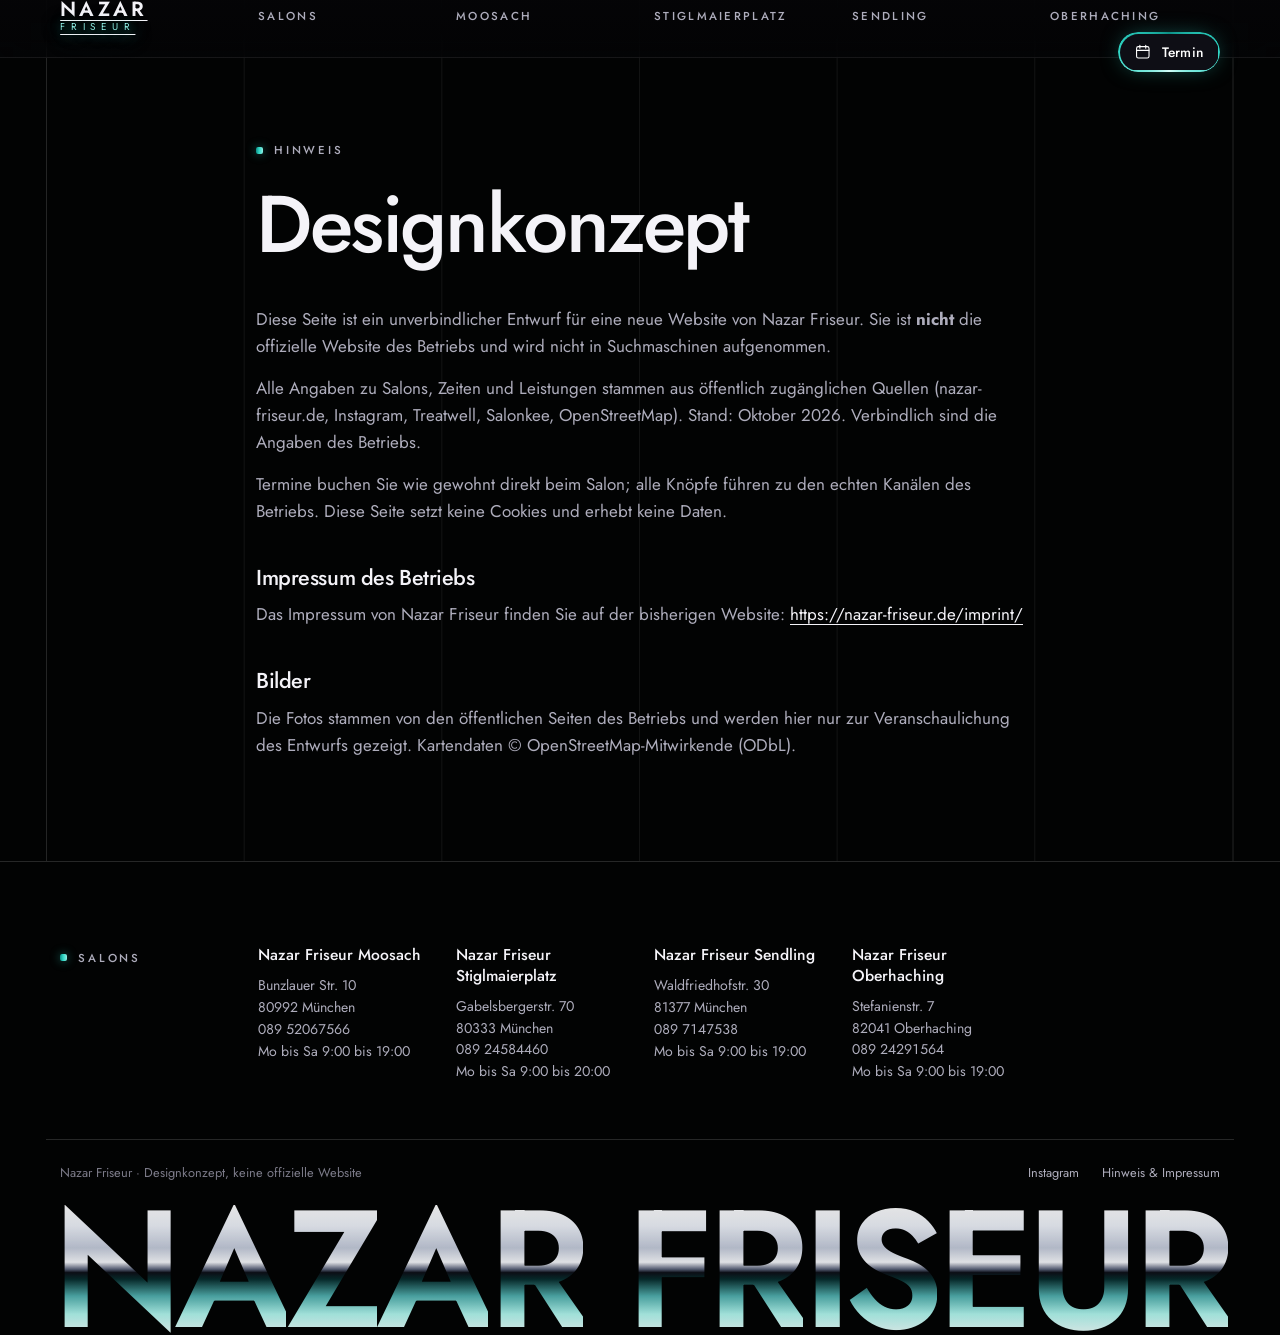
==== commit 50da0b92: "Feinschliff: Buchstabe N, Karte mobil, Adressen und Zeiten im Fuß Co-Authored-By: Claude Opus 5.5 <n" ====
--- a/hinweis/index.html
+++ b/hinweis/index.html
@@ -9,7 +9,7 @@
 <meta name="robots" content="noindex, nofollow">
 <meta name="theme-color" content="#020303">
 <link rel="preload" href="../assets/fonts/jost-latin-wght-normal.woff2" as="font" type="font/woff2" crossorigin>
-<link rel="stylesheet" href="../assets/css/site.css?v=d6f933e6">
+<link rel="stylesheet" href="../assets/css/site.css?v=e63b5745">
 <script src="../assets/js/site.js?v=7a826af0" defer></script>
 </head>
 <body>
--- a/assets/css/site.css
+++ b/assets/css/site.css
@@ -17,10 +17,10 @@
 @property --winkel { syntax: '<angle>'; inherits: false; initial-value: 0deg; }
 
 :root {
-  --grund: #020203;
+  --grund: #020303;
   --grund-2: #0c0c11;
   --grund-3: #14141b;
-  --glas: rgb(20 20 28 / .62);
+  --glas: rgb(21 22 22 / .62);
   --text: #f4f3f8;
   --text-2: #aeadbc;
   --text-3: #7c7b89;
@@ -912,7 +912,7 @@
 .ps-leistung:active { transform: scale(.985); }
 
 .ps-summe { position: sticky; bottom: 1rem; z-index: 20; display: none; align-items: center; justify-content: space-between; gap: 1rem 2rem; flex-wrap: wrap; margin-top: .8rem; padding: 1rem 1.1rem 1rem 1.5rem; border-radius: 22px;
-  background: rgb(12 14 24 / .82); -webkit-backdrop-filter: blur(18px) saturate(1.3); backdrop-filter: blur(18px) saturate(1.3);
+  background: rgb(13 14 14 / .82); -webkit-backdrop-filter: blur(18px) saturate(1.3); backdrop-filter: blur(18px) saturate(1.3);
   border: 1px solid rgb(255 255 255 / .14); box-shadow: inset 0 1px 0 rgb(255 255 255 / .18), inset 0 -1px 0 rgb(47 214 196 / .3), 0 24px 50px -24px rgb(0 0 0 / .9); }
 .ps-an .ps-summe { display: flex; }
 .ps-summe.voll { border-color: rgb(47 214 196 / .5); box-shadow: inset 0 1px 0 rgb(255 255 255 / .2), 0 0 40px -14px var(--neon-schein), 0 24px 50px -24px rgb(0 0 0 / .9); }
